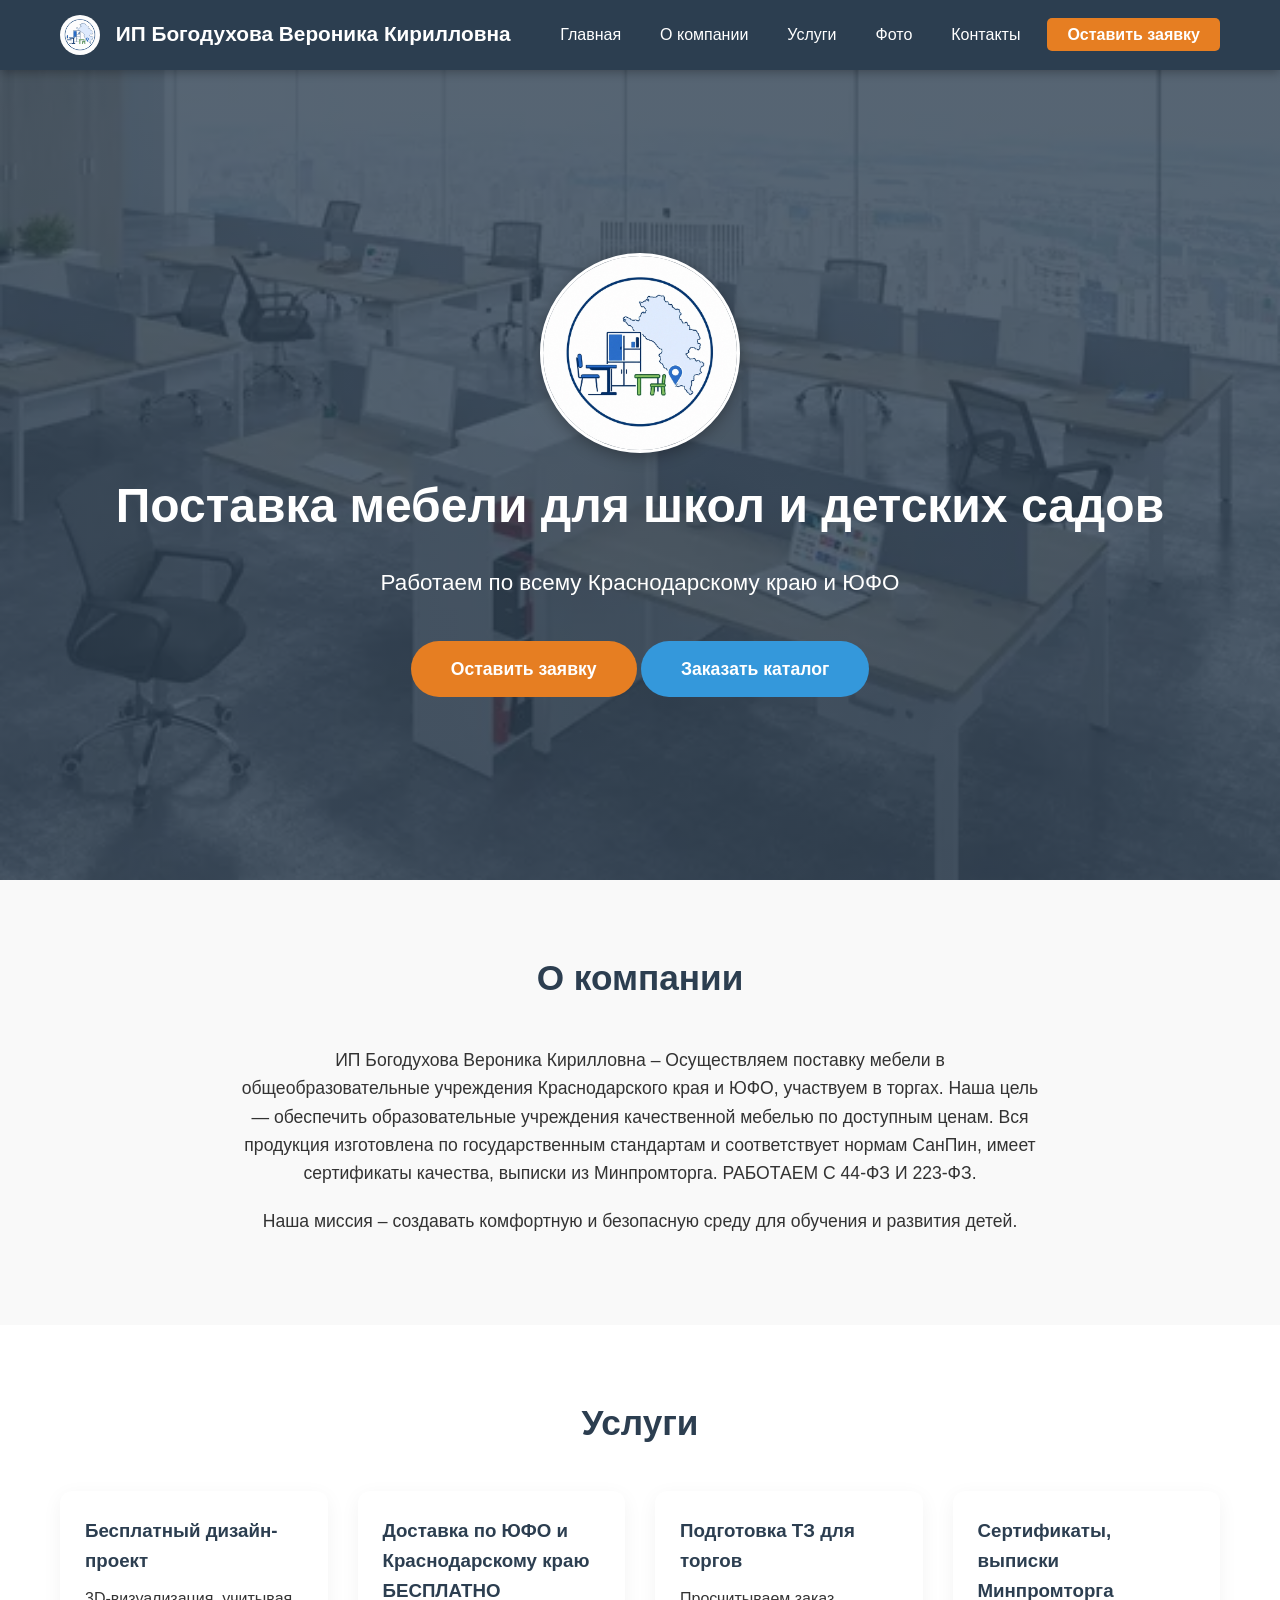
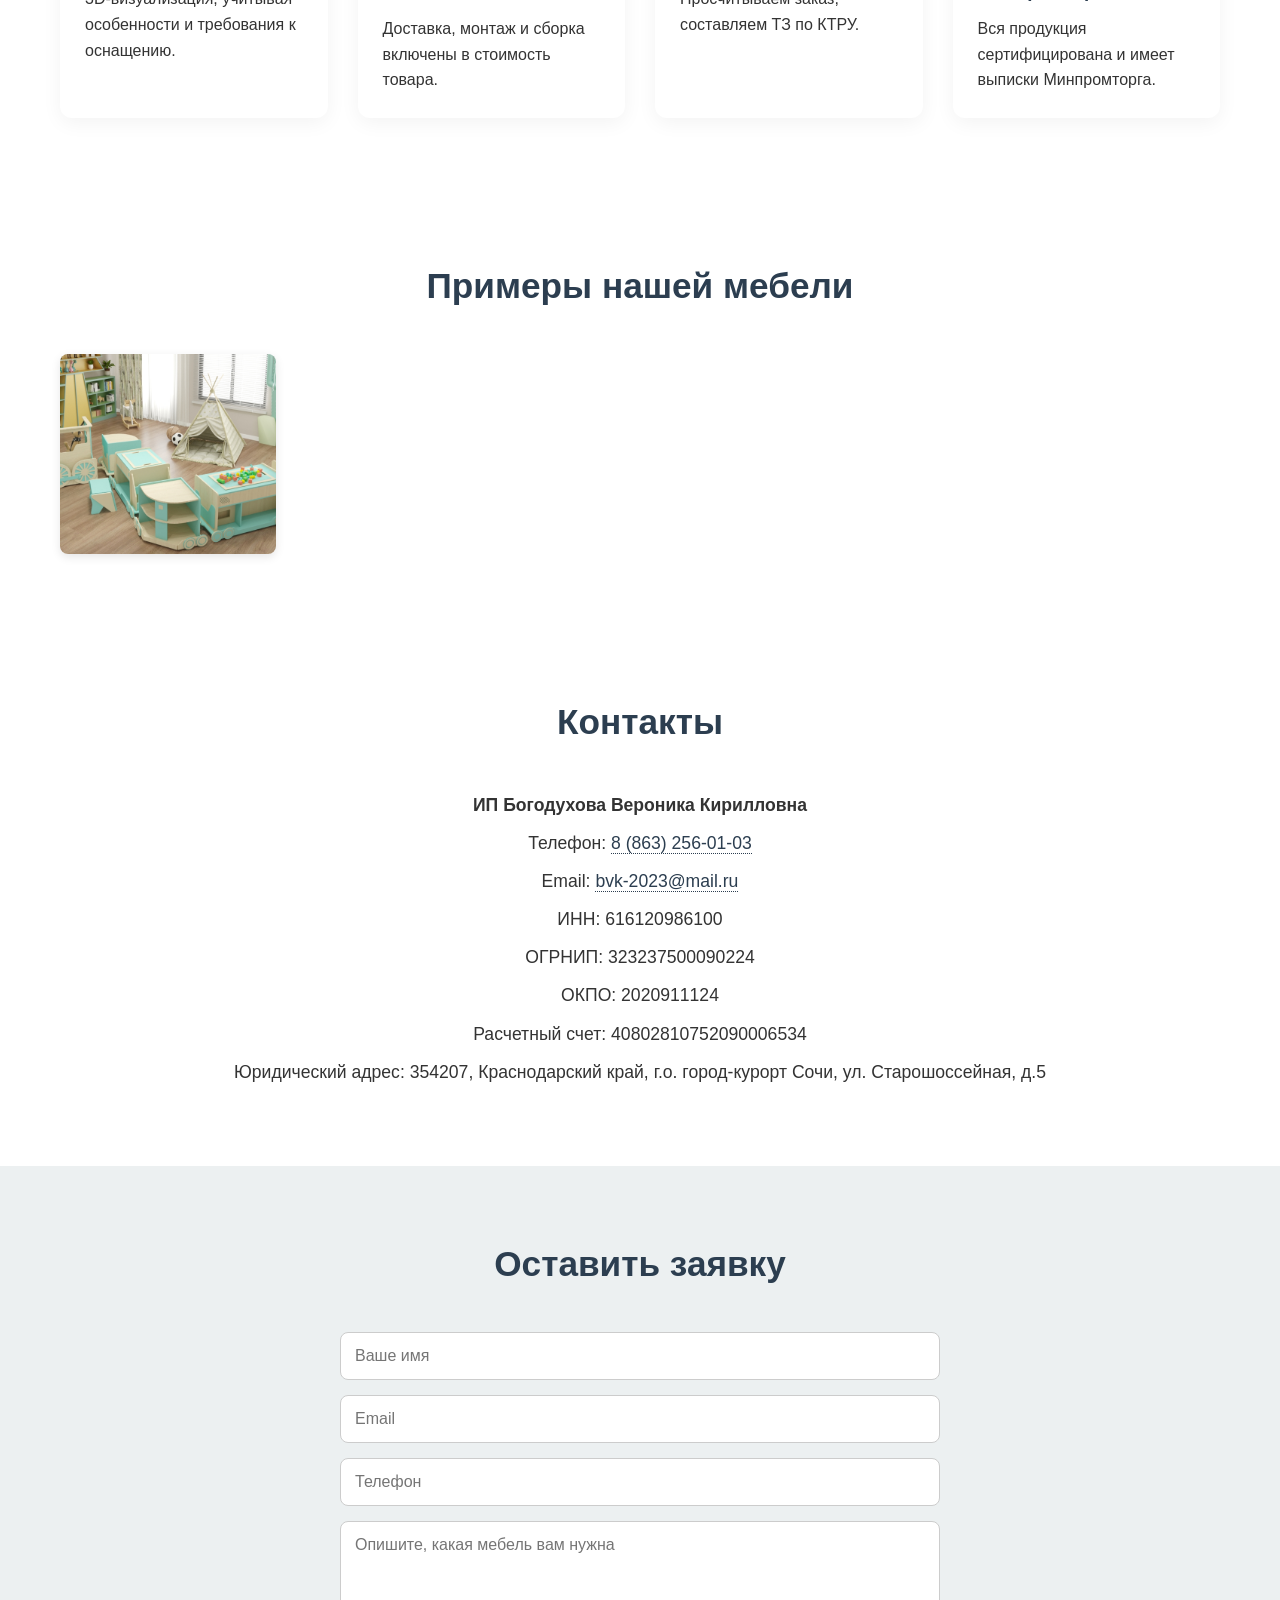
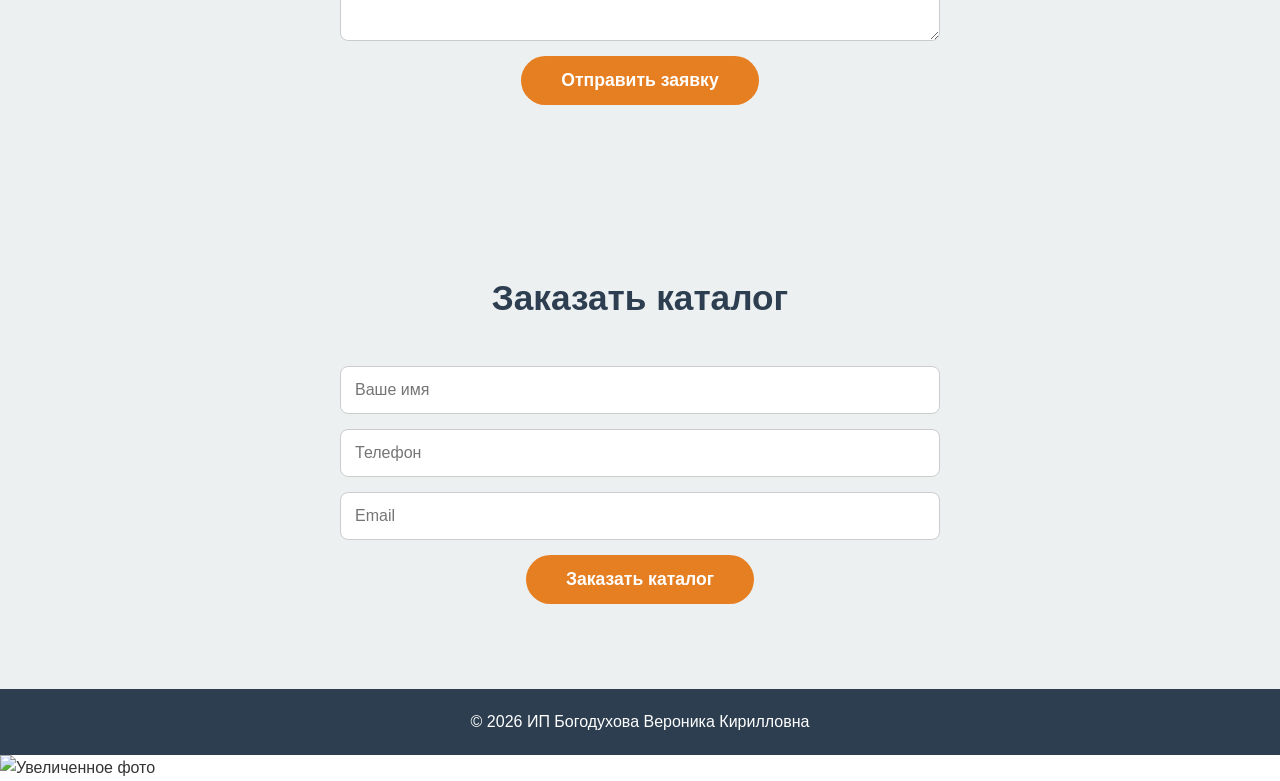
==== index.html @ 6f72a769 "Update index.html" ====
<!DOCTYPE html>
<html lang="ru">
<head>
    <meta charset="UTF-8">
    <meta name="viewport" content="width=device-width, initial-scale=1.0">
    <title>Поставка мебели для школ и детских садов | ИП Богодухова В.К.</title>
    <meta name="description" content="ИП Богодухова Вероника Кирилловна. Поставка мебели для школ, детских садов и других учреждений по Краснодарскому краю и ЮФО. Заказать каталог.">
    <meta name="keywords" content="мебель для школ, поставка мебели, детские сады, Краснодар, ЮФО, оснащение школ, мебель для образования">
    <link rel="stylesheet" href="style.css">
    <link rel="icon" href="favicon.png" type="image/png">
</head>
<body>
  <!-- Шапка с меню -->
  <header>
    <div class="container header-container">
      <div class="logo">
    <img src="img/logo.png" alt="ИП Богодухова Вероника Кирилловна" style="height:40px; border-radius:50%; vertical-align:middle; margin-right:10px;">
    ИП Богодухова Вероника Кирилловна
</div>
      <nav>
        <ul class="nav-menu">
          <li><a href="#home">Главная</a></li>
          <li><a href="#about">О компании</a></li>
          <li><a href="#services">Услуги</a></li>
          <li><a href="#gallery">Фото</a></li> <!-- добавим отдельный раздел для фото -->
          <li><a href="#contacts">Контакты</a></li>
          <li><a href="#order" class="btn-order">Оставить заявку</a></li>
        </ul>
      </nav>
      <!-- Бургер-меню для мобильных -->
      <div class="burger" id="burger">
        <span></span><span></span><span></span>
      </div>
    </div>
  </header>

  <!-- Главная -->
  <section id="home" class="section home">
    <div class="container">
         <img src="img/logo.png" alt="ИП Богодухова Вероника Кирилловна" width="200" height="200" style="display:block; border-radius:50%; object-fit:cover; margin:0 auto 15px auto; box-shadow:0 4px 15px rgba(0,0,0,0.3); border:3px solid #fff;">
      <h1>Поставка мебели для школ и детских садов</h1>
      <p>Работаем по всему Краснодарскому краю и ЮФО</p>
      <a href="#order" class="btn-primary">Оставить заявку</a>
      <a href="#catalog" class="btn-primary" style="background:#3498db;">Заказать каталог</a>
    </div>
  </section>

  <!-- О компании -->
  <section id="about" class="section about">
    <div class="container">
      <h2>О компании</h2>
      <p>ИП Богодухова Вероника Кирилловна – Осуществляем поставку мебели в общеобразовательные учреждения Краснодарского края и ЮФО, участвуем в торгах. Наша цель — обеспечить образовательные учреждения качественной мебелью по доступным ценам. Вся продукция изготовлена по государственным стандартам и соответствует нормам СанПин, имеет сертификаты качества, выписки из Минпромторга.

РАБОТАЕМ С 44-ФЗ И 223-ФЗ.</p>
      <p>Наша миссия – создавать комфортную и безопасную среду для обучения и развития детей.</p>
    </div>
  </section>

  <!-- Услуги -->
  <section id="services" class="section services">
    <div class="container">
      <h2>Услуги</h2>
      <div class="services-grid">
        <div class="service-item">
          <h3>Бесплатный дизайн-проект</h3>
          <p>3D-визуализация, учитывая особенности и требования к оснащению.</p>
        </div>
        <div class="service-item">
          <h3>Доставка по ЮФО и Краснодарскому краю БЕСПЛАТНО</h3>
          <p>Доставка, монтаж и сборка включены в стоимость товара.</p>
        </div>
        <div class="service-item">
          <h3>Подготовка ТЗ для торгов</h3>
          <p>Просчитываем заказ, составляем ТЗ по КТРУ.</p>
        </div>
        <div class="service-item">
          <h3>Сертификаты, выписки Минпромторга</h3>
          <p>Вся продукция сертифицирована и имеет выписки Минпромторга.</p>
        </div>
      </div>
    </div>
  </section>

  <!-- Галерея фото (добавьте свои фото в папку img) -->
  <section id="gallery" class="section gallery">
    <div class="container">
      <h2>Примеры нашей мебели</h2>
      <div class="gallery-grid" id="galleryGrid">
    <img src="img/work1.png" alt="Мебель для детского сада" onclick="openLightbox(this.src, this.alt)">
    <!-- добавьте остальные фото так же -->
</div>
    </div>
  </section>

  <!-- Контакты -->
<section id="contacts" class="section contacts">
  <div class="container">
    <h2>Контакты</h2>
    <div class="contacts-info">
      <p><strong>ИП Богодухова Вероника Кирилловна</strong></p>
      <p>Телефон: <a href="tel:+78632560103">8 (863) 256-01-03</a></p>
      <p>Email: <a href="mailto:bvk-2023@mail.ru">bvk-2023@mail.ru</a></p>
      <p>ИНН: 616120986100</p>
      <p>ОГРНИП: 323237500090224</p>
      <p>ОКПО: 2020911124</p>
      <p>Расчетный счет: 40802810752090006534</p>
      <p>Юридический адрес: 354207, Краснодарский край, г.о. город-курорт Сочи, ул. Старошоссейная, д.5</p>
    </div>
  </div>
</section>

  <!-- Оставить заявку -->
  <section id="order" class="section order">
    <div class="container">
      <h2>Оставить заявку</h2>
      <form id="orderForm" action="https://formspree.io/f/xwvdjwka" method="POST">
        <input type="text" name="name" placeholder="Ваше имя" required>
        <input type="email" name="email" placeholder="Email" required>
        <input type="tel" name="phone" placeholder="Телефон">
        <textarea name="message" placeholder="Опишите, какая мебель вам нужна" rows="5" required></textarea>
        <button type="submit" class="btn-primary">Отправить заявку</button>
        <p id="formStatus"></p>
      </form>
    </div>
  </section>

  <!-- Заказать каталог -->
<section id="catalog" class="section order">
  <div class="container">
    <h2>Заказать каталог</h2>
    <form id="catalogForm" action="https://formspree.io/f/xykqabor" method="POST">
      <input type="text" name="name" placeholder="Ваше имя" required>
      <input type="tel" name="phone" placeholder="Телефон" required>
      <input type="email" name="email" placeholder="Email" required>
      <button type="submit" class="btn-primary">Заказать каталог</button>
      <p id="catalogStatus"></p>
    </form>
  </div>
</section>
  
  <!-- Футер -->
  <footer>
    <div class="container">
      <p>© 2026 ИП Богодухова Вероника Кирилловна</p>
    </div>
  </footer>

      <!-- Lightbox (затемнение) -->
<div class="lightbox-overlay" id="lightboxOverlay" onclick="closeLightbox(event)">
    <img id="lightboxImage" src="" alt="Увеличенное фото" onclick="event.stopPropagation();">
</div>
    
    <script src="script.js"></script>
</body>
</html>
---- style.css ----
/* Общие настройки */
* {
  margin: 0;
  padding: 0;
  box-sizing: border-box;
  font-family: 'Segoe UI', Roboto, sans-serif;
}

body {
  line-height: 1.6;
  color: #333;
}

.container {
  max-width: 1200px;
  margin: 0 auto;
  padding: 0 20px;
}

/* Шапка */
header {
  background: #2c3e50;
  color: #fff;
  padding: 15px 0;
  position: sticky;
  top: 0;
  z-index: 100;
  box-shadow: 0 2px 10px rgba(0,0,0,0.3);
}

.header-container {
  display: flex;
  justify-content: space-between;
  align-items: center;
  flex-wrap: wrap;
}

.logo {
  font-size: 1.3rem;
  font-weight: 600;
}

.nav-menu {
  list-style: none;
  display: flex;
  flex-wrap: wrap;        /* разрешаем перенос на новую строку, если не влезают */
  gap: 10px 15px;         /* отступы между пунктами (по вертикали 10px, по горизонтали 15px) */
  align-items: center;
  justify-content: center; /* центрируем меню */
  margin: 0;
  padding: 0;
}

.nav-menu li a {
  color: #fff;
  text-decoration: none;
  padding: 8px 12px;
  border-radius: 5px;
  transition: background 0.3s;
}

.nav-menu li a:hover {
  background: #34495e;
}

.btn-order {
  background: #e67e22;
  border-radius: 20px;
  padding: 8px 20px !important;
  font-weight: 600;
}

.btn-order:hover {
  background: #d35400 !important;
}

/* Бургер */
.burger {
  display: none;
  flex-direction: column;
  gap: 5px;
  cursor: pointer;
}

.burger span {
  width: 28px;
  height: 3px;
  background: #fff;
  border-radius: 3px;
  transition: 0.3s;
}

/* Секции */
.section {
  padding: 70px 0;
}

.section h2 {
  text-align: center;
  font-size: 2.2rem;
  margin-bottom: 40px;
  color: #2c3e50;
}

/* Главная */
.home {
  background: linear-gradient(rgba(44,62,80,0.8), rgba(44,62,80,0.8)), url('img/hero-bg.jpg') no-repeat center/cover;
  color: #fff;
  text-align: center;
  min-height: 90vh;
  display: flex;
  align-items: center;
  justify-content: center;
}

.home h1 {
  font-size: 3rem;
  margin-bottom: 20px;
}

.home p {
  font-size: 1.4rem;
  margin-bottom: 40px;
}

.btn-primary {
  display: inline-block;
  background: #e67e22;
  color: #fff;
  padding: 14px 40px;
  border-radius: 30px;
  text-decoration: none;
  font-weight: 600;
  font-size: 1.1rem;
  border: none;
  cursor: pointer;
  transition: background 0.3s;
}

.btn-primary:hover {
  background: #d35400;
}

/* О компании */
.about {
  background: #f9f9f9;
}
.about p {
  font-size: 1.1rem;
  max-width: 800px;
  margin: 0 auto 20px;
  text-align: center;
}

/* Услуги */
.services-grid {
  display: grid;
  grid-template-columns: repeat(auto-fit, minmax(250px, 1fr));
  gap: 30px;
}

.service-item {
  background: #fff;
  padding: 25px;
  border-radius: 12px;
  box-shadow: 0 5px 20px rgba(0,0,0,0.05);
  transition: transform 0.3s;
}

.service-item:hover {
  transform: translateY(-5px);
}

.service-item h3 {
  color: #2c3e50;
  margin-bottom: 10px;
}

/* Галерея фото */
.gallery-grid {
    display: grid;
    grid-template-columns: repeat(auto-fill, minmax(200px, 1fr));
    gap: 20px;
}

.gallery-grid img {
    width: 100%;
    height: 200px;
    object-fit: cover;
    border-radius: 8px;
    box-shadow: 0 3px 10px rgba(0,0,0,0.1);
    transition: transform 0.3s;
    display: block;
}

.gallery-grid img:hover {
    transform: scale(1.03);
}

/* Контакты */
.contacts-info {
  text-align: center;
  font-size: 1.1rem;
}
.contacts-info p {
  margin: 10px 0;
}
.contacts-info a {
  color: #2c3e50;
  text-decoration: none;
  border-bottom: 1px dotted #2c3e50;
}
.contacts-info a:hover {
  border-bottom: 2px solid #e67e22;
}

/* Форма заявки */
.order {
  background: #ecf0f1;
}
.order form {
  max-width: 600px;
  margin: 0 auto;
  display: flex;
  flex-direction: column;
  gap: 15px;
}
.order input, .order textarea {
  padding: 14px;
  border: 1px solid #ccc;
  border-radius: 8px;
  font-size: 1rem;
}
.order button {
  align-self: center;
}
#formStatus {
  text-align: center;
  margin-top: 10px;
  font-weight: bold;
}

/* Футер */
footer {
  background: #2c3e50;
  color: #fff;
  text-align: center;
  padding: 20px 0;
}

/* Адаптив */
@media (max-width: 768px) {
  .nav-menu {
    display: none;
    flex-direction: column;
    width: 100%;
    background: #2c3e50;
    padding: 15px 0;
  }
  .nav-menu.active {
    display: flex;
  }
  .burger {
    display: flex;
  }
  .home h1 {
    font-size: 2.2rem;
  }
  .home p {
    font-size: 1.1rem;
  }
  .services-grid {
    grid-template-columns: 1fr;
  }
  .gallery-grid {
    grid-template-columns: repeat(auto-fill, minmax(140px, 1fr));
  }
  /* Стили для кнопок на главной странице */
.home .btn-primary {
    display: inline-block;
    margin: 10px 15px;
}

/* Мобильная версия: кнопки друг под другом по центру */
@media (max-width: 768px) {
    .home .btn-primary {
        display: block;
        width: 80%;
        max-width: 300px;
        margin: 10px auto;
        text-align: center;
    }
}
  /* Большой логотип по центру на главной странице */
.home-logo {
    display: block;
    width: 60px;
    height: 60px;
    border-radius: 50%;
    object-fit: cover;
    margin: 0 auto 20px auto;
    box-shadow: 0 4px 15px rgba(0,0,0,0.3);
    border: 3px solid #fff;
}
  /* Фиксированный размер логотипа на главной странице */
.home-logo {
    width: 200px !important;
    height: 200px !important;
    max-width: 200px !important;
    min-width: 200px !important;
    border-radius: 50% !important;
    object-fit: cover !important;
    display: block !important;
    margin: 0 auto !important;
}
  /* Лайтбокс с затемнением */
.lightbox-overlay {
    display: none;
    position: fixed;
    top: 0;
    left: 0;
    width: 100%;
    height: 100%;
    background: rgba(0, 0, 0, 0.9);
    z-index: 9999;
    justify-content: center;
    align-items: center;
    cursor: pointer;
}
.lightbox-overlay.active {
    display: flex;
}
.lightbox-overlay img {
    max-width: 90%;
    max-height: 90%;
    border-radius: 8px;
    box-shadow: 0 0 40px rgba(255,255,255,0.3);
    object-fit: contain;
}
}
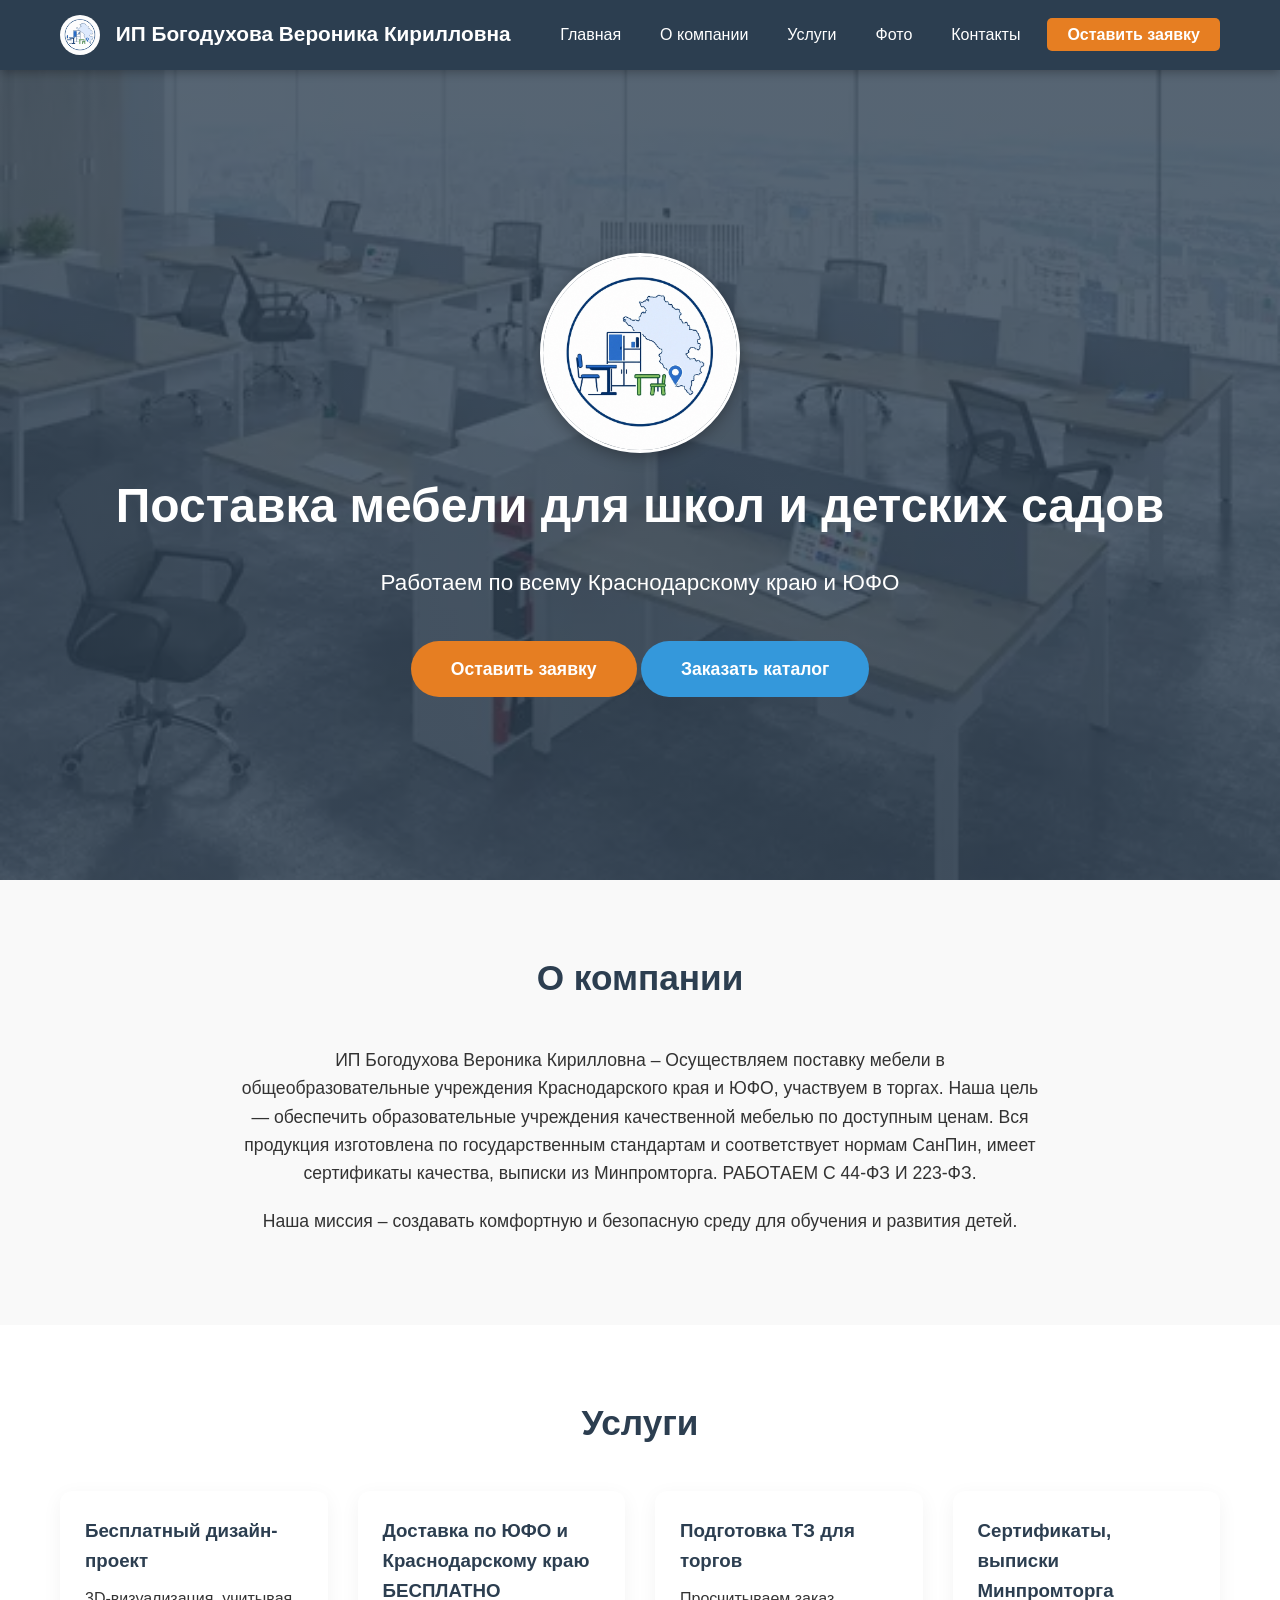
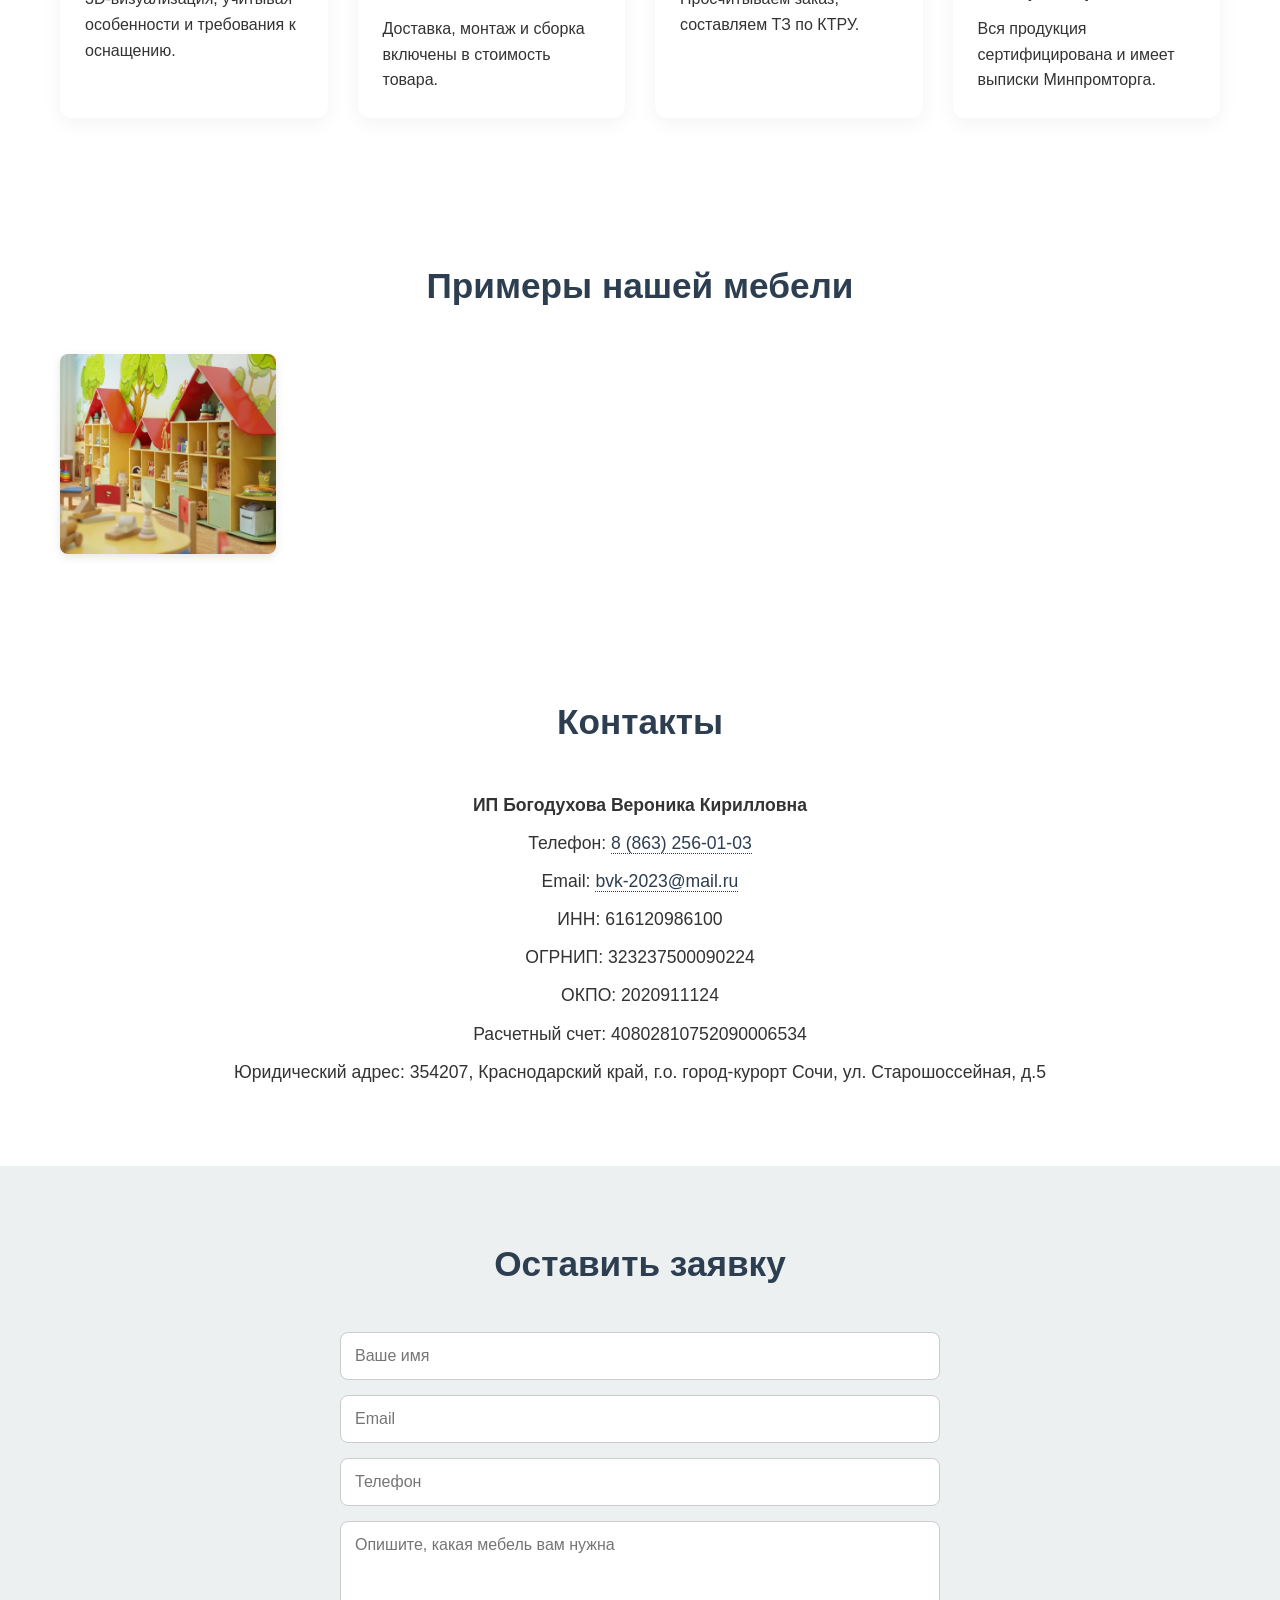
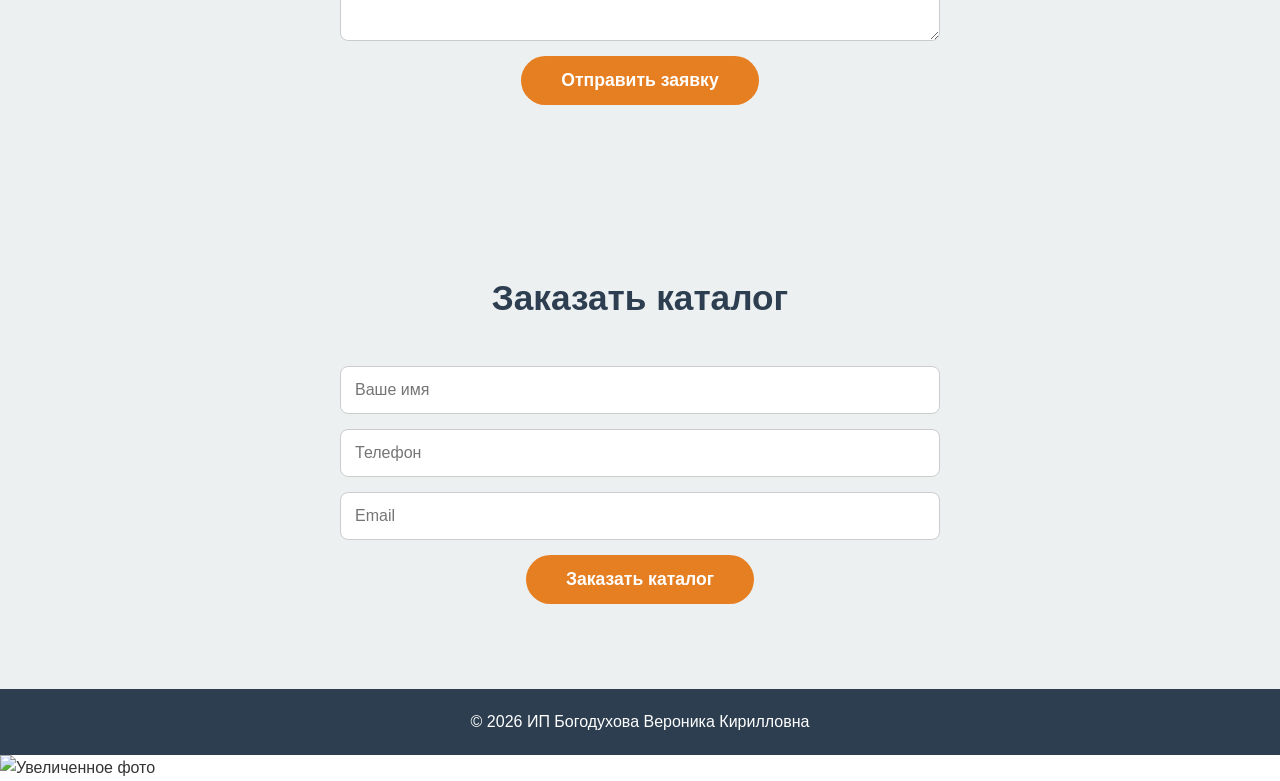
==== commit cb3876f2: "Update index.html" ====
--- a/index.html
+++ b/index.html
@@ -86,7 +86,7 @@
     <div class="container">
       <h2>Примеры нашей мебели</h2>
       <div class="gallery-grid" id="galleryGrid">
-    <img src="img/work1.png" alt="Мебель для детского сада" onclick="openLightbox(this.src, this.alt)">
+    <img src="img/work2.png" alt="Мебель для детского сада" onclick="openLightbox(this.src, this.alt)">
     <!-- добавьте остальные фото так же -->
 </div>
     </div>
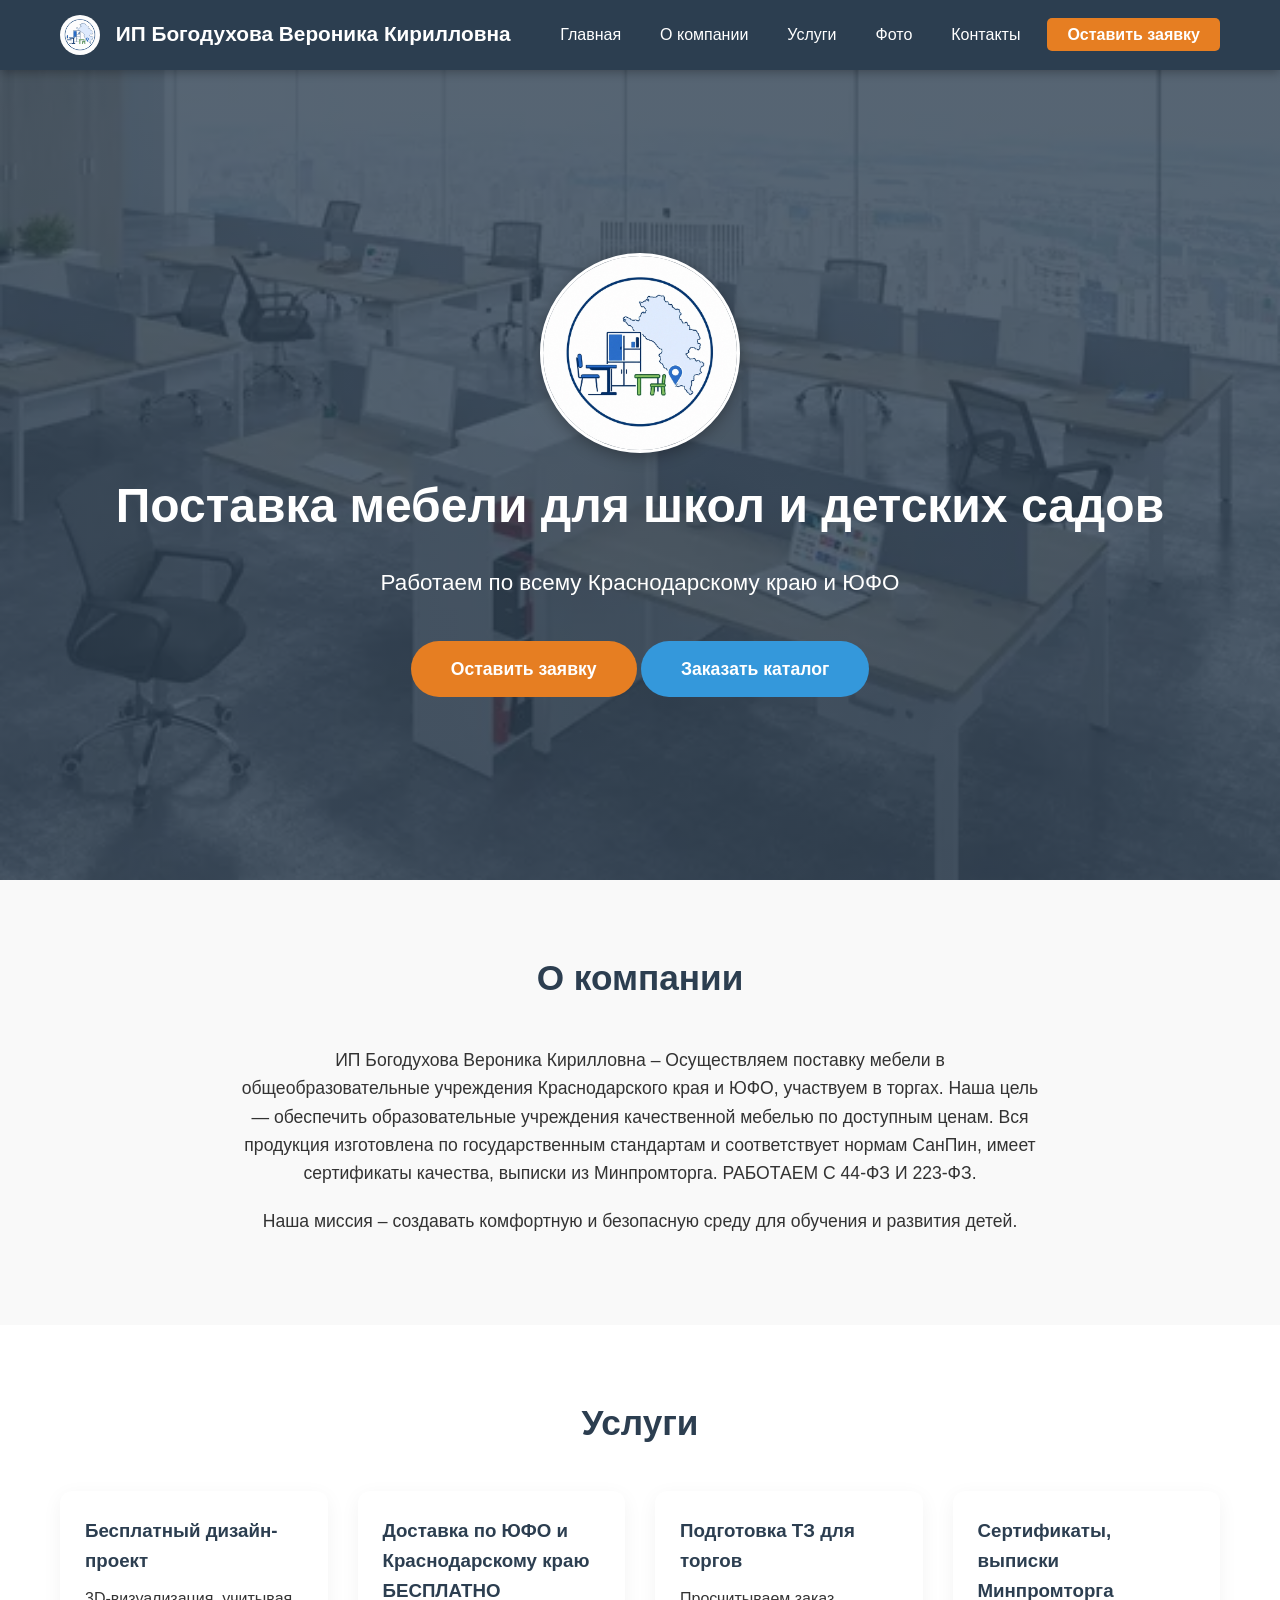
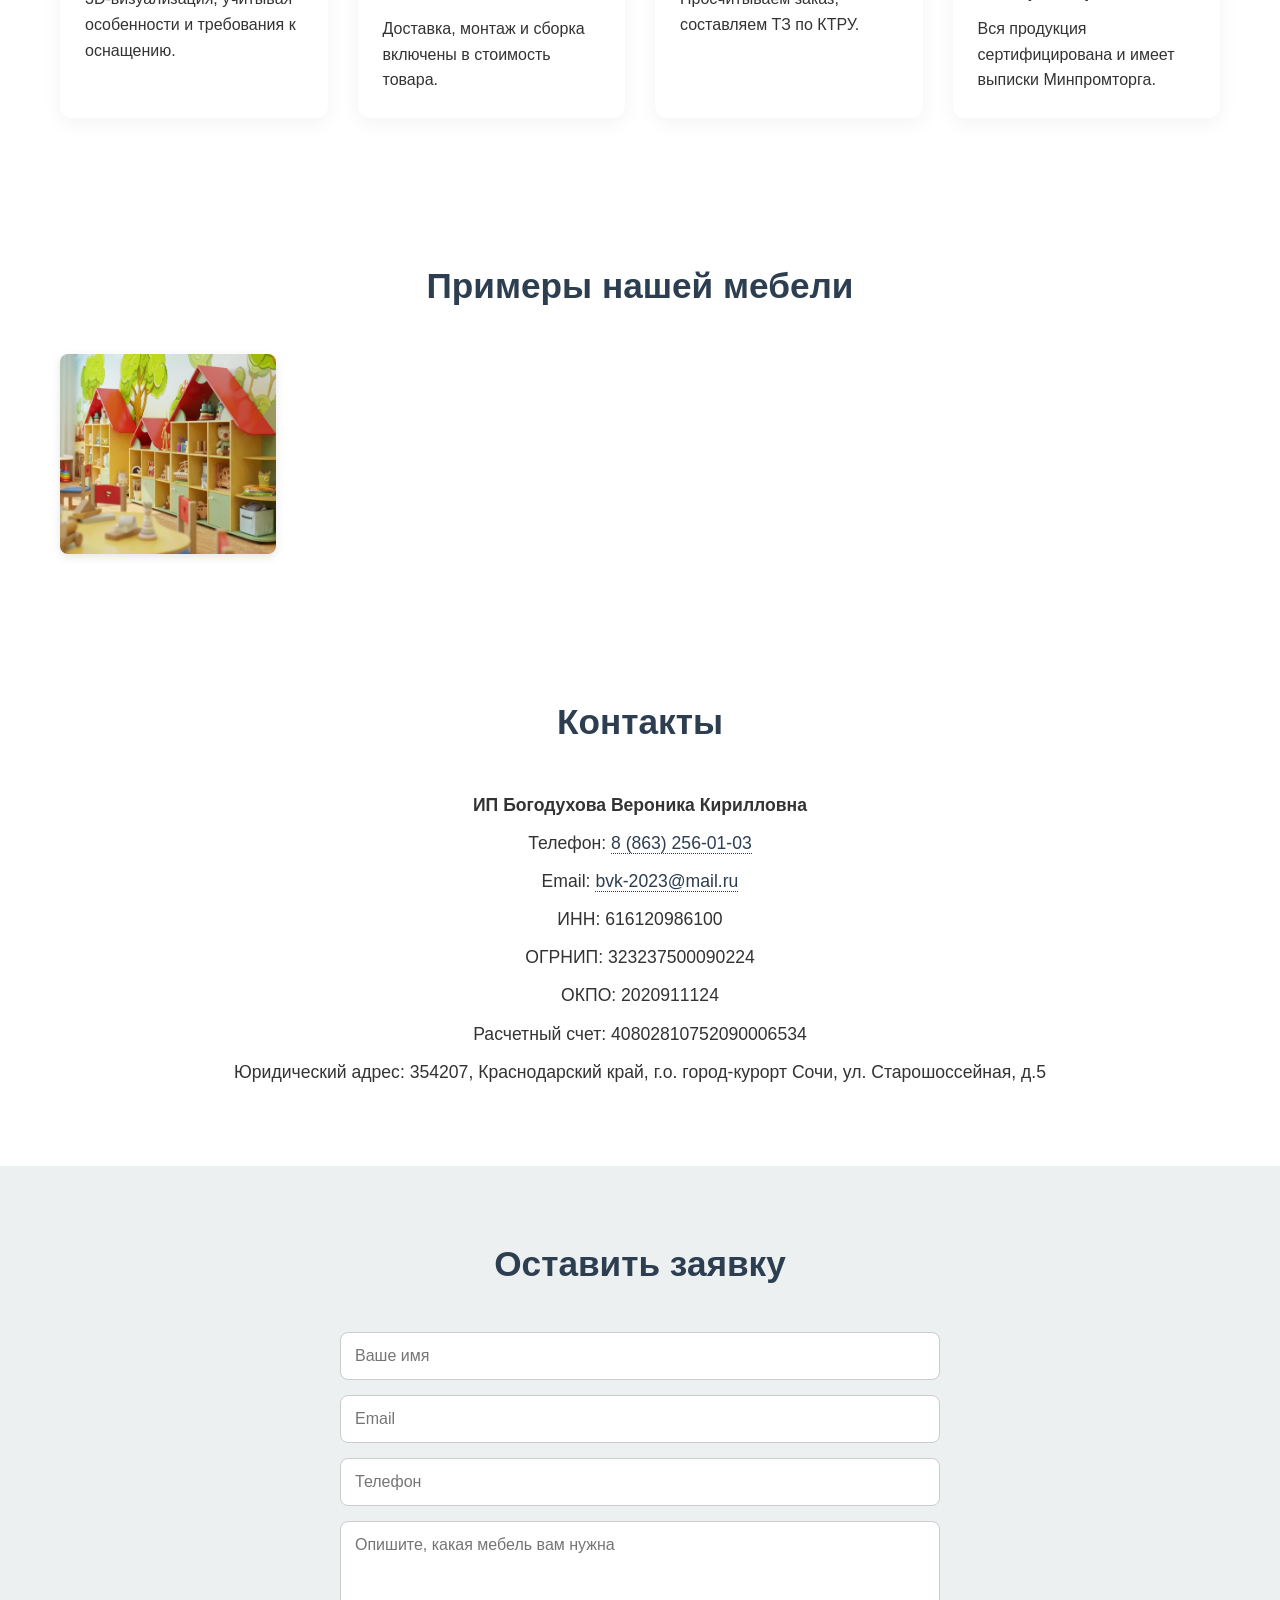
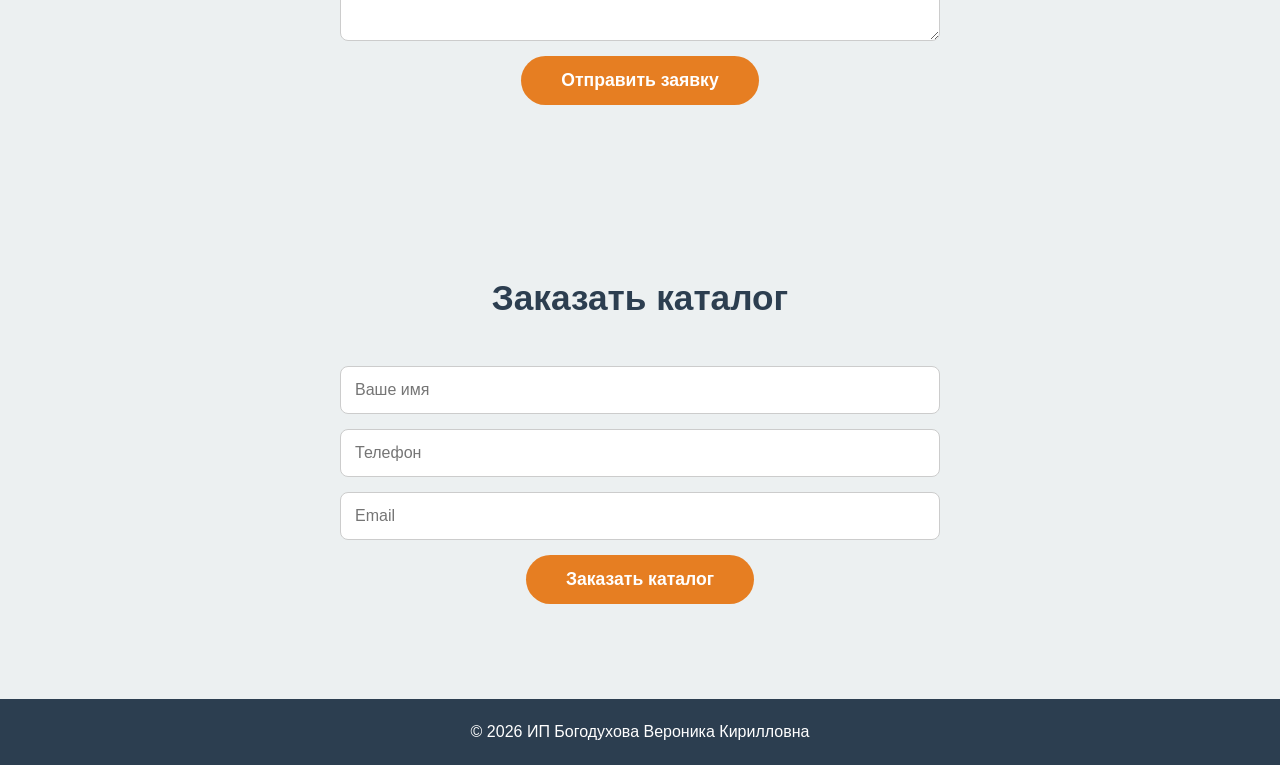
==== commit 0cfe3599: "Update index.html" ====
--- a/index.html
+++ b/index.html
@@ -86,7 +86,9 @@
     <div class="container">
       <h2>Примеры нашей мебели</h2>
       <div class="gallery-grid" id="galleryGrid">
-    <img src="img/work2.png" alt="Мебель для детского сада" onclick="openLightbox(this.src, this.alt)">
+    <a href="img/work2.png" target="_blank" style="display:block; position:relative;">
+    <img src="img/work2.png" alt="Мебель для детского сада" style="display:block; width:100%; height:200px; object-fit:cover; border-radius:8px;">
+</a>
     <!-- добавьте остальные фото так же -->
 </div>
     </div>
--- a/style.css
+++ b/style.css
@@ -1,182 +1,183 @@
-/* Общие настройки */
+/* ===== ОБЩИЕ НАСТРОЙКИ ===== */
 * {
-  margin: 0;
-  padding: 0;
-  box-sizing: border-box;
-  font-family: 'Segoe UI', Roboto, sans-serif;
+    margin: 0;
+    padding: 0;
+    box-sizing: border-box;
+    font-family: 'Segoe UI', Roboto, sans-serif;
 }
 
 body {
-  line-height: 1.6;
-  color: #333;
+    line-height: 1.6;
+    color: #333;
 }
 
 .container {
-  max-width: 1200px;
-  margin: 0 auto;
-  padding: 0 20px;
-}
-
-/* Шапка */
+    max-width: 1200px;
+    margin: 0 auto;
+    padding: 0 20px;
+}
+
+/* ===== ШАПКА ===== */
 header {
-  background: #2c3e50;
-  color: #fff;
-  padding: 15px 0;
-  position: sticky;
-  top: 0;
-  z-index: 100;
-  box-shadow: 0 2px 10px rgba(0,0,0,0.3);
+    background: #2c3e50;
+    color: #fff;
+    padding: 15px 0;
+    position: sticky;
+    top: 0;
+    z-index: 100;
+    box-shadow: 0 2px 10px rgba(0,0,0,0.3);
 }
 
 .header-container {
-  display: flex;
-  justify-content: space-between;
-  align-items: center;
-  flex-wrap: wrap;
+    display: flex;
+    justify-content: space-between;
+    align-items: center;
+    flex-wrap: wrap;
 }
 
 .logo {
-  font-size: 1.3rem;
-  font-weight: 600;
+    font-size: 1.3rem;
+    font-weight: 600;
 }
 
 .nav-menu {
-  list-style: none;
-  display: flex;
-  flex-wrap: wrap;        /* разрешаем перенос на новую строку, если не влезают */
-  gap: 10px 15px;         /* отступы между пунктами (по вертикали 10px, по горизонтали 15px) */
-  align-items: center;
-  justify-content: center; /* центрируем меню */
-  margin: 0;
-  padding: 0;
+    list-style: none;
+    display: flex;
+    flex-wrap: wrap;
+    gap: 10px 15px;
+    align-items: center;
+    justify-content: center;
+    margin: 0;
+    padding: 0;
 }
 
 .nav-menu li a {
-  color: #fff;
-  text-decoration: none;
-  padding: 8px 12px;
-  border-radius: 5px;
-  transition: background 0.3s;
+    color: #fff;
+    text-decoration: none;
+    padding: 8px 12px;
+    border-radius: 5px;
+    transition: background 0.3s;
 }
 
 .nav-menu li a:hover {
-  background: #34495e;
+    background: #34495e;
 }
 
 .btn-order {
-  background: #e67e22;
-  border-radius: 20px;
-  padding: 8px 20px !important;
-  font-weight: 600;
+    background: #e67e22;
+    border-radius: 20px;
+    padding: 8px 20px !important;
+    font-weight: 600;
 }
 
 .btn-order:hover {
-  background: #d35400 !important;
-}
-
-/* Бургер */
+    background: #d35400 !important;
+}
+
+/* ===== БУРГЕР ===== */
 .burger {
-  display: none;
-  flex-direction: column;
-  gap: 5px;
-  cursor: pointer;
+    display: none;
+    flex-direction: column;
+    gap: 5px;
+    cursor: pointer;
 }
 
 .burger span {
-  width: 28px;
-  height: 3px;
-  background: #fff;
-  border-radius: 3px;
-  transition: 0.3s;
-}
-
-/* Секции */
+    width: 28px;
+    height: 3px;
+    background: #fff;
+    border-radius: 3px;
+    transition: 0.3s;
+}
+
+/* ===== СЕКЦИИ ===== */
 .section {
-  padding: 70px 0;
+    padding: 70px 0;
 }
 
 .section h2 {
-  text-align: center;
-  font-size: 2.2rem;
-  margin-bottom: 40px;
-  color: #2c3e50;
-}
-
-/* Главная */
+    text-align: center;
+    font-size: 2.2rem;
+    margin-bottom: 40px;
+    color: #2c3e50;
+}
+
+/* ===== ГЛАВНАЯ ===== */
 .home {
-  background: linear-gradient(rgba(44,62,80,0.8), rgba(44,62,80,0.8)), url('img/hero-bg.jpg') no-repeat center/cover;
-  color: #fff;
-  text-align: center;
-  min-height: 90vh;
-  display: flex;
-  align-items: center;
-  justify-content: center;
+    background: linear-gradient(rgba(44,62,80,0.8), rgba(44,62,80,0.8)), url('img/hero-bg.jpg') no-repeat center/cover;
+    color: #fff;
+    text-align: center;
+    min-height: 90vh;
+    display: flex;
+    align-items: center;
+    justify-content: center;
 }
 
 .home h1 {
-  font-size: 3rem;
-  margin-bottom: 20px;
+    font-size: 3rem;
+    margin-bottom: 20px;
 }
 
 .home p {
-  font-size: 1.4rem;
-  margin-bottom: 40px;
+    font-size: 1.4rem;
+    margin-bottom: 40px;
 }
 
 .btn-primary {
-  display: inline-block;
-  background: #e67e22;
-  color: #fff;
-  padding: 14px 40px;
-  border-radius: 30px;
-  text-decoration: none;
-  font-weight: 600;
-  font-size: 1.1rem;
-  border: none;
-  cursor: pointer;
-  transition: background 0.3s;
+    display: inline-block;
+    background: #e67e22;
+    color: #fff;
+    padding: 14px 40px;
+    border-radius: 30px;
+    text-decoration: none;
+    font-weight: 600;
+    font-size: 1.1rem;
+    border: none;
+    cursor: pointer;
+    transition: background 0.3s;
 }
 
 .btn-primary:hover {
-  background: #d35400;
-}
-
-/* О компании */
+    background: #d35400;
+}
+
+/* ===== О КОМПАНИИ ===== */
 .about {
-  background: #f9f9f9;
-}
+    background: #f9f9f9;
+}
+
 .about p {
-  font-size: 1.1rem;
-  max-width: 800px;
-  margin: 0 auto 20px;
-  text-align: center;
-}
-
-/* Услуги */
+    font-size: 1.1rem;
+    max-width: 800px;
+    margin: 0 auto 20px;
+    text-align: center;
+}
+
+/* ===== УСЛУГИ ===== */
 .services-grid {
-  display: grid;
-  grid-template-columns: repeat(auto-fit, minmax(250px, 1fr));
-  gap: 30px;
+    display: grid;
+    grid-template-columns: repeat(auto-fit, minmax(250px, 1fr));
+    gap: 30px;
 }
 
 .service-item {
-  background: #fff;
-  padding: 25px;
-  border-radius: 12px;
-  box-shadow: 0 5px 20px rgba(0,0,0,0.05);
-  transition: transform 0.3s;
+    background: #fff;
+    padding: 25px;
+    border-radius: 12px;
+    box-shadow: 0 5px 20px rgba(0,0,0,0.05);
+    transition: transform 0.3s;
 }
 
 .service-item:hover {
-  transform: translateY(-5px);
+    transform: translateY(-5px);
 }
 
 .service-item h3 {
-  color: #2c3e50;
-  margin-bottom: 10px;
-}
-
-/* Галерея фото */
+    color: #2c3e50;
+    margin-bottom: 10px;
+}
+
+/* ===== ГАЛЕРЕЯ ФОТО ===== */
 .gallery-grid {
     display: grid;
     grid-template-columns: repeat(auto-fill, minmax(200px, 1fr));
@@ -191,129 +192,78 @@
     box-shadow: 0 3px 10px rgba(0,0,0,0.1);
     transition: transform 0.3s;
     display: block;
+    cursor: pointer;
 }
 
 .gallery-grid img:hover {
     transform: scale(1.03);
 }
 
-/* Контакты */
+/* ===== КОНТАКТЫ ===== */
 .contacts-info {
-  text-align: center;
-  font-size: 1.1rem;
-}
+    text-align: center;
+    font-size: 1.1rem;
+}
+
 .contacts-info p {
-  margin: 10px 0;
-}
+    margin: 10px 0;
+}
+
 .contacts-info a {
-  color: #2c3e50;
-  text-decoration: none;
-  border-bottom: 1px dotted #2c3e50;
-}
+    color: #2c3e50;
+    text-decoration: none;
+    border-bottom: 1px dotted #2c3e50;
+}
+
 .contacts-info a:hover {
-  border-bottom: 2px solid #e67e22;
-}
-
-/* Форма заявки */
+    border-bottom: 2px solid #e67e22;
+}
+
+/* ===== ФОРМЫ ===== */
 .order {
-  background: #ecf0f1;
-}
+    background: #ecf0f1;
+}
+
 .order form {
-  max-width: 600px;
-  margin: 0 auto;
-  display: flex;
-  flex-direction: column;
-  gap: 15px;
-}
-.order input, .order textarea {
-  padding: 14px;
-  border: 1px solid #ccc;
-  border-radius: 8px;
-  font-size: 1rem;
-}
+    max-width: 600px;
+    margin: 0 auto;
+    display: flex;
+    flex-direction: column;
+    gap: 15px;
+}
+
+.order input,
+.order textarea {
+    padding: 14px;
+    border: 1px solid #ccc;
+    border-radius: 8px;
+    font-size: 1rem;
+}
+
 .order button {
-  align-self: center;
-}
-#formStatus {
-  text-align: center;
-  margin-top: 10px;
-  font-weight: bold;
-}
-
-/* Футер */
-footer {
-  background: #2c3e50;
-  color: #fff;
-  text-align: center;
-  padding: 20px 0;
-}
-
-/* Адаптив */
-@media (max-width: 768px) {
-  .nav-menu {
-    display: none;
-    flex-direction: column;
-    width: 100%;
-    background: #2c3e50;
-    padding: 15px 0;
-  }
-  .nav-menu.active {
-    display: flex;
-  }
-  .burger {
-    display: flex;
-  }
-  .home h1 {
-    font-size: 2.2rem;
-  }
-  .home p {
-    font-size: 1.1rem;
-  }
-  .services-grid {
-    grid-template-columns: 1fr;
-  }
-  .gallery-grid {
-    grid-template-columns: repeat(auto-fill, minmax(140px, 1fr));
-  }
-  /* Стили для кнопок на главной странице */
-.home .btn-primary {
-    display: inline-block;
-    margin: 10px 15px;
-}
-
-/* Мобильная версия: кнопки друг под другом по центру */
-@media (max-width: 768px) {
-    .home .btn-primary {
-        display: block;
-        width: 80%;
-        max-width: 300px;
-        margin: 10px auto;
-        text-align: center;
-    }
-}
-  /* Большой логотип по центру на главной странице */
+    align-self: center;
+}
+
+#formStatus,
+#catalogStatus {
+    text-align: center;
+    margin-top: 10px;
+    font-weight: bold;
+}
+
+/* ===== ЛОГОТИП НА ГЛАВНОЙ (КРУГЛЫЙ) ===== */
 .home-logo {
     display: block;
-    width: 60px;
-    height: 60px;
-    border-radius: 50%;
-    object-fit: cover;
-    margin: 0 auto 20px auto;
-    box-shadow: 0 4px 15px rgba(0,0,0,0.3);
-    border: 3px solid #fff;
-}
-  /* Фиксированный размер логотипа на главной странице */
-.home-logo {
     width: 200px !important;
     height: 200px !important;
     max-width: 200px !important;
     min-width: 200px !important;
     border-radius: 50% !important;
     object-fit: cover !important;
-    display: block !important;
     margin: 0 auto !important;
 }
-  /* Лайтбокс с затемнением */
+
+/* ===== ЛАЙТБОКС (ЗАТЕМНЕНИЕ) – РАБОТАЕТ НА ВСЕХ ЭКРАНАХ ===== */
 .lightbox-overlay {
     display: none;
     position: fixed;
@@ -327,9 +277,11 @@
     align-items: center;
     cursor: pointer;
 }
+
 .lightbox-overlay.active {
     display: flex;
 }
+
 .lightbox-overlay img {
     max-width: 90%;
     max-height: 90%;
@@ -337,4 +289,64 @@
     box-shadow: 0 0 40px rgba(255,255,255,0.3);
     object-fit: contain;
 }
-}
+
+/* ===== ФУТЕР ===== */
+footer {
+    background: #2c3e50;
+    color: #fff;
+    text-align: center;
+    padding: 20px 0;
+}
+
+/* ===== АДАПТИВ ===== */
+@media (max-width: 768px) {
+    .nav-menu {
+        display: none;
+        flex-direction: column;
+        width: 100%;
+        background: #2c3e50;
+        padding: 15px 0;
+    }
+
+    .nav-menu.active {
+        display: flex;
+    }
+
+    .burger {
+        display: flex;
+    }
+
+    .home h1 {
+        font-size: 2.2rem;
+    }
+
+    .home p {
+        font-size: 1.1rem;
+    }
+
+    .services-grid {
+        grid-template-columns: 1fr;
+    }
+
+    .gallery-grid {
+        grid-template-columns: repeat(auto-fill, minmax(140px, 1fr));
+    }
+
+    /* Кнопки на главной в столбик */
+    .home .btn-primary {
+        display: block;
+        width: 80%;
+        max-width: 300px;
+        margin: 10px auto;
+        text-align: center;
+    }
+
+    /* Логотип на главной чуть меньше на мобильных */
+    .home-logo {
+        width: 120px !important;
+        height: 120px !important;
+        max-width: 120px !important;
+        min-width: 120px !important;
+    }
+}
+
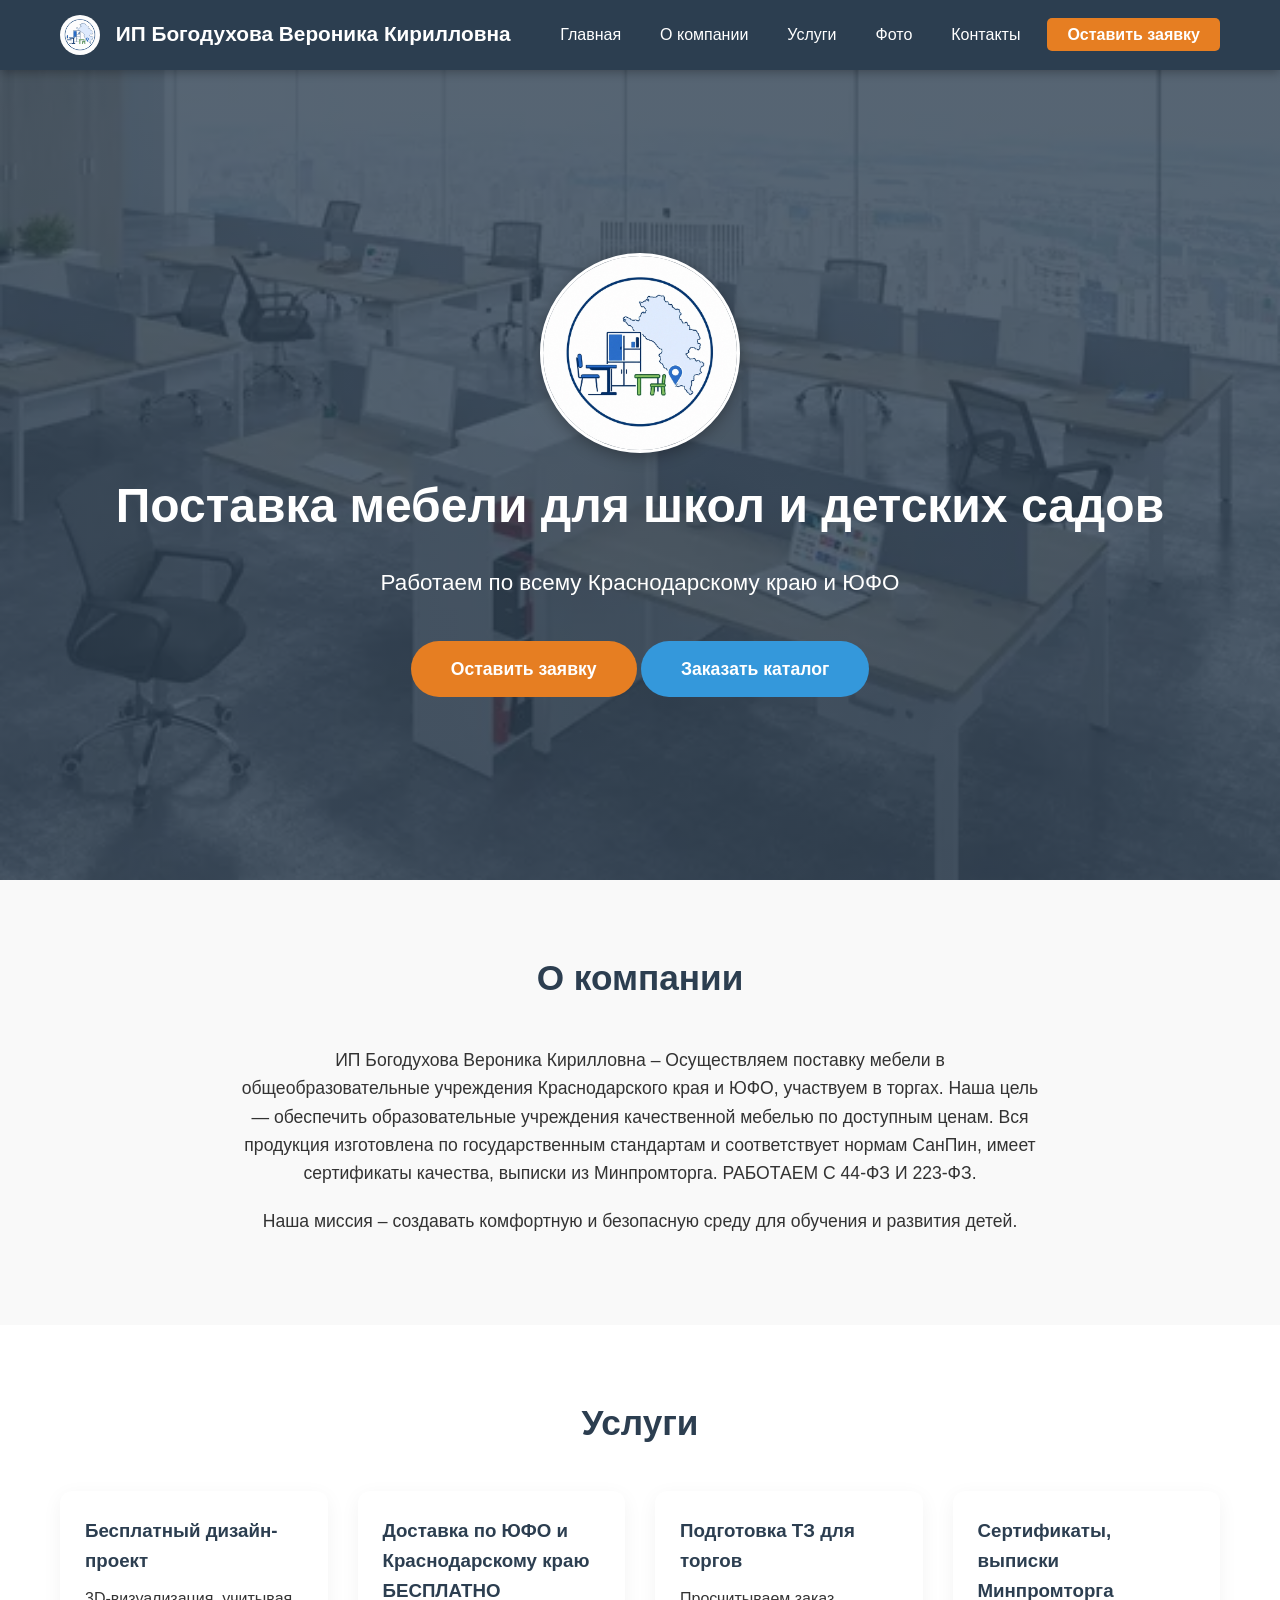
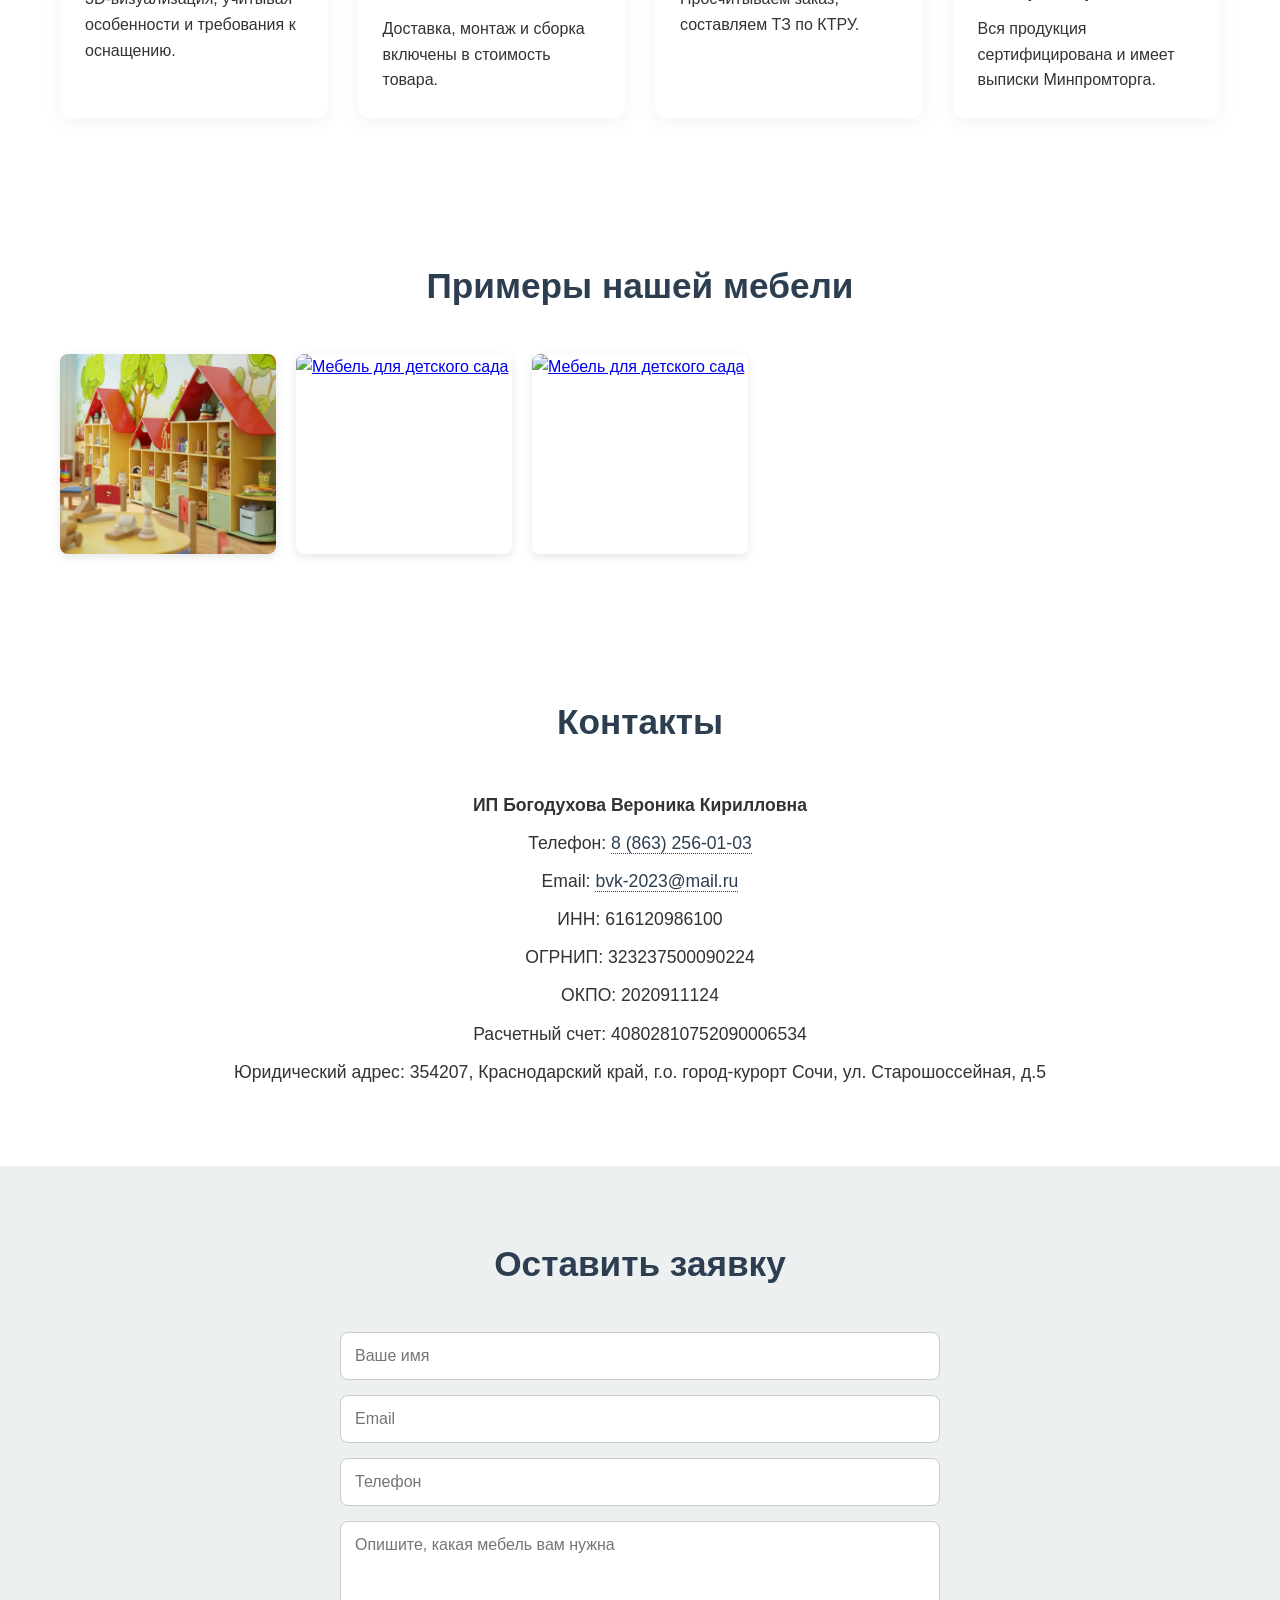
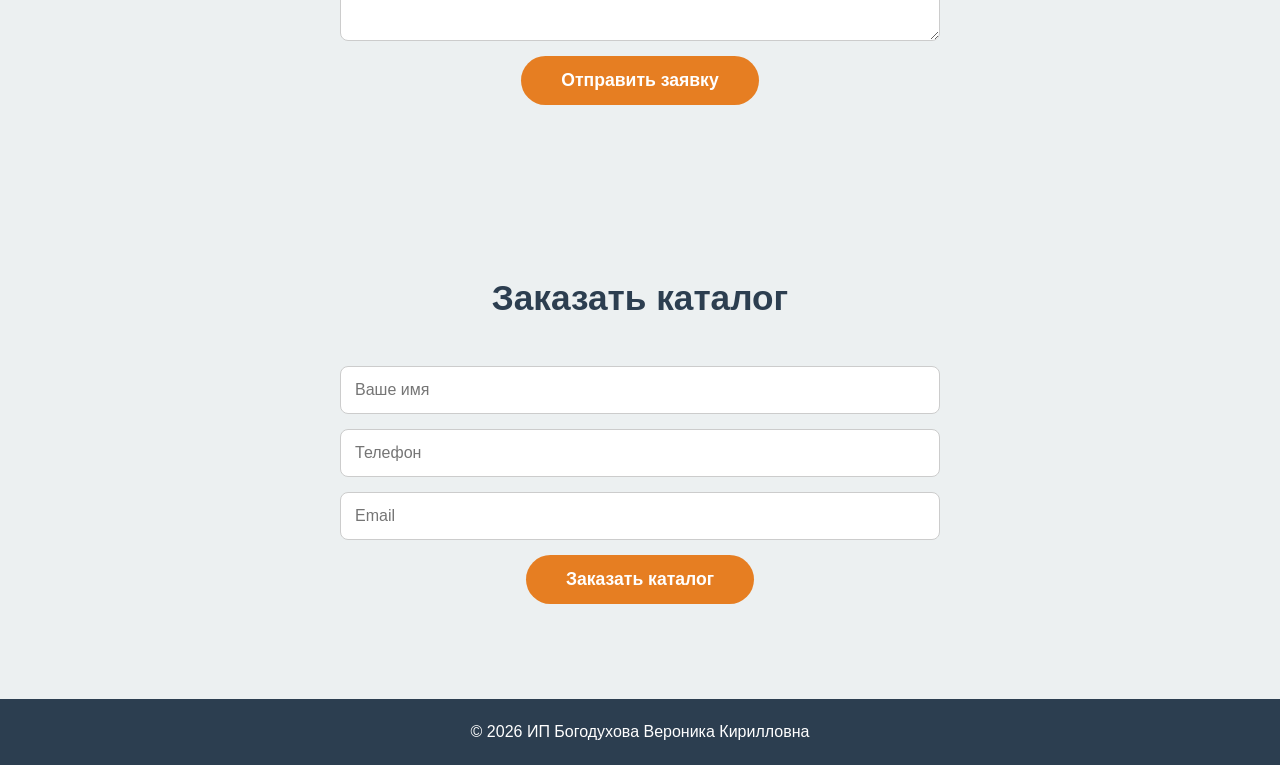
==== commit ccdec716: "Update index.html" ====
--- a/index.html
+++ b/index.html
@@ -82,17 +82,28 @@
   </section>
 
   <!-- Галерея фото (добавьте свои фото в папку img) -->
-  <section id="gallery" class="section gallery">
-    <div class="container">
-      <h2>Примеры нашей мебели</h2>
-      <div class="gallery-grid" id="galleryGrid">
-    <a href="img/work2.png" target="_blank" style="display:block; position:relative;">
-    <img src="img/work2.png" alt="Мебель для детского сада" style="display:block; width:100%; height:200px; object-fit:cover; border-radius:8px;">
-</a>
-    <!-- добавьте остальные фото так же -->
-</div>
+<section id="gallery" class="section gallery">
+  <div class="container">
+    <h2>Примеры нашей мебели</h2>
+    <div class="gallery-grid" id="galleryGrid">
+      
+      <a href="img/work2.png" target="_blank" style="display:block; position:relative;">
+        <img src="img/work2.png" alt="Мебель для детского сада" style="display:block; width:100%; height:200px; object-fit:cover; border-radius:8px;">
+      </a>
+
+      <!-- Добавлен work3.png -->
+      <a href="img/work3.png" target="_blank" style="display:block; position:relative;">
+        <img src="img/work3.png" alt="Мебель для детского сада" style="display:block; width:100%; height:200px; object-fit:cover; border-radius:8px;">
+      </a>
+
+      <!-- Добавлен work4.png -->
+      <a href="img/work4.png" target="_blank" style="display:block; position:relative;">
+        <img src="img/work4.png" alt="Мебель для детского сада" style="display:block; width:100%; height:200px; object-fit:cover; border-radius:8px;">
+      </a>
+
     </div>
-  </section>
+  </div>
+</section>
 
   <!-- Контакты -->
 <section id="contacts" class="section contacts">
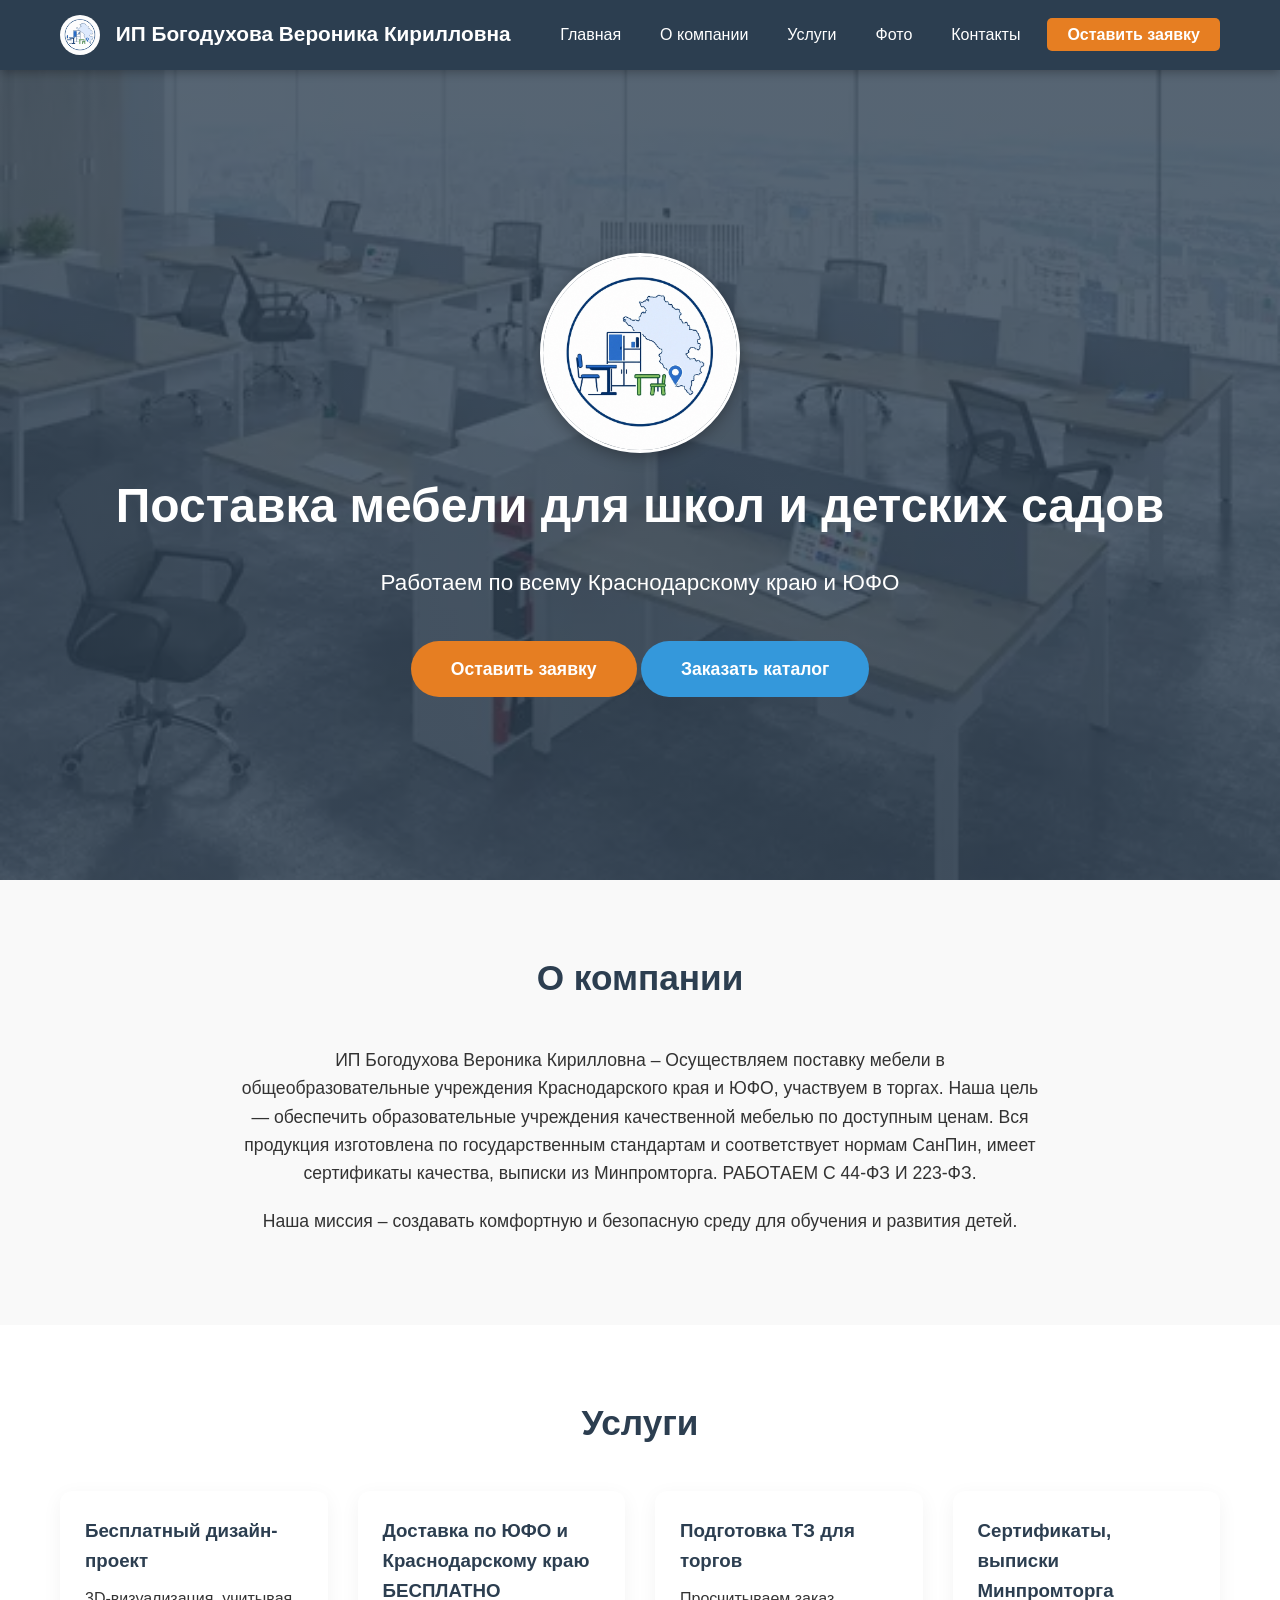
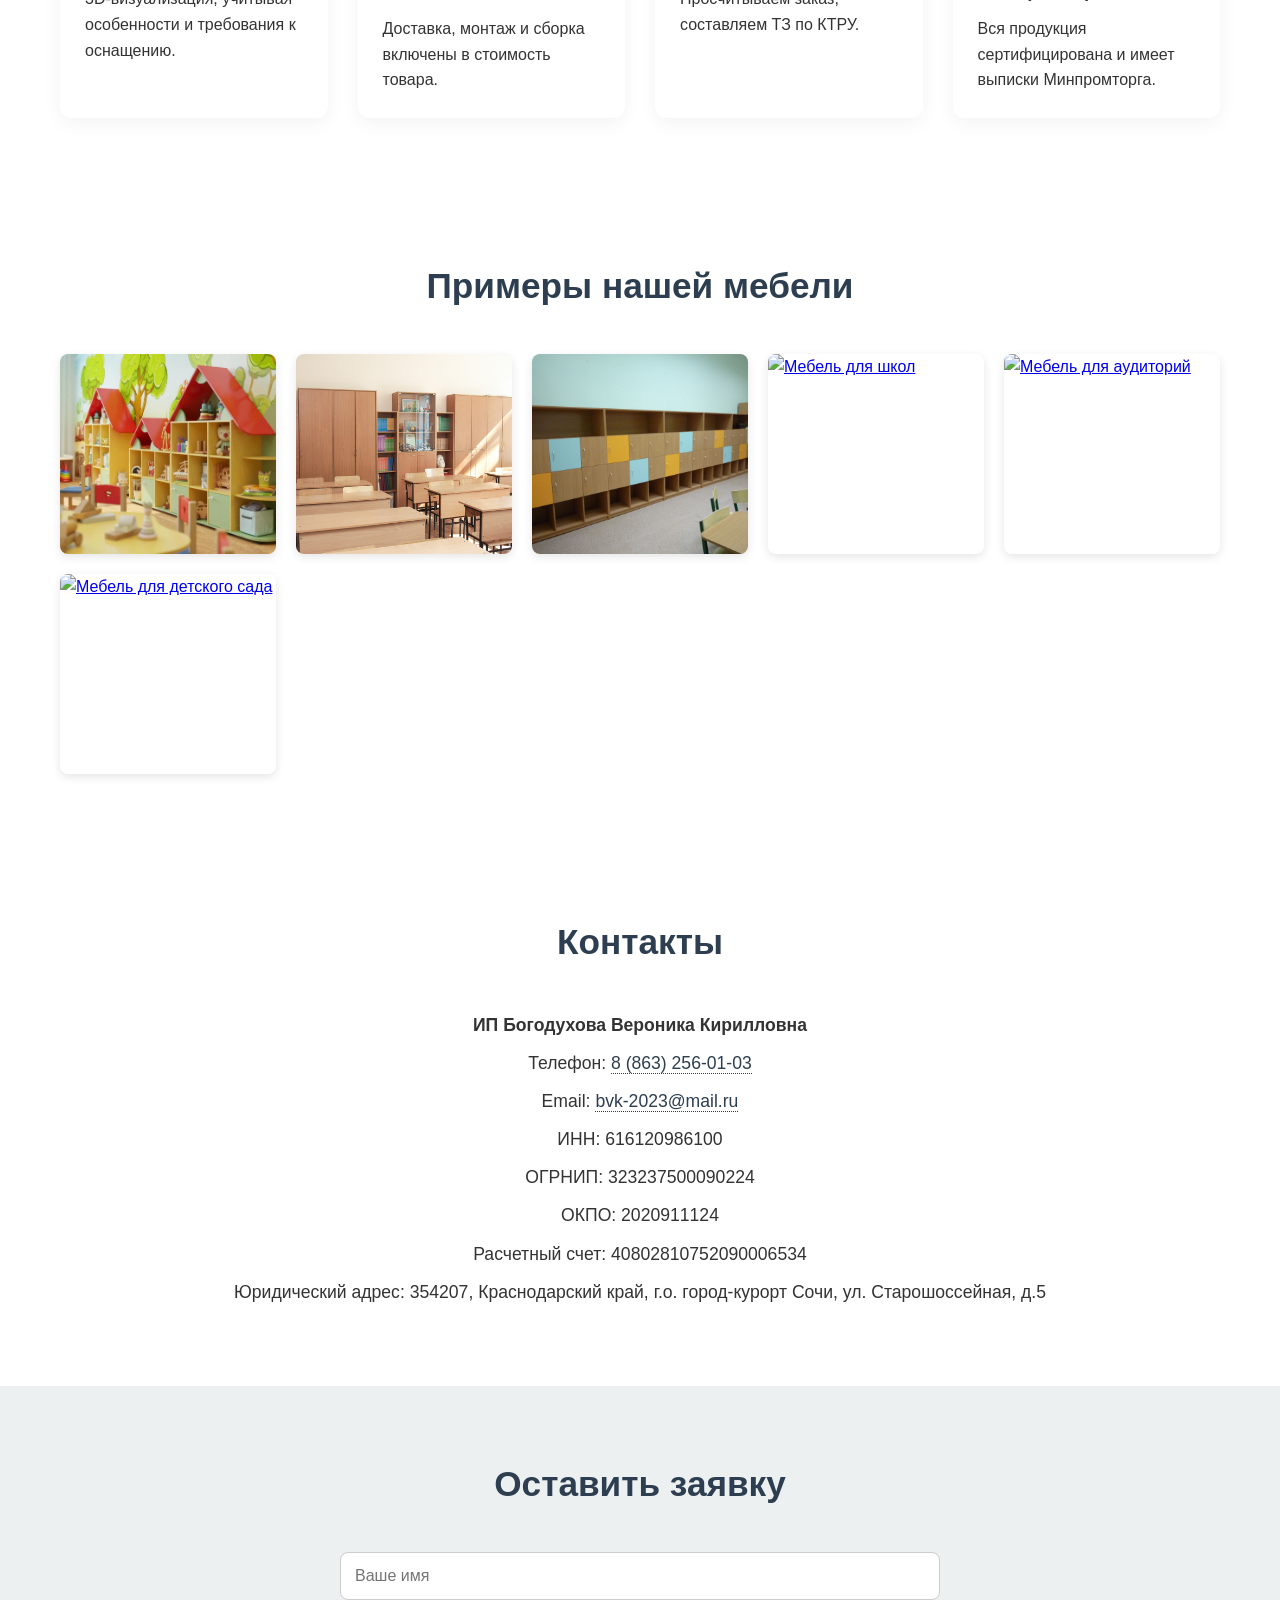
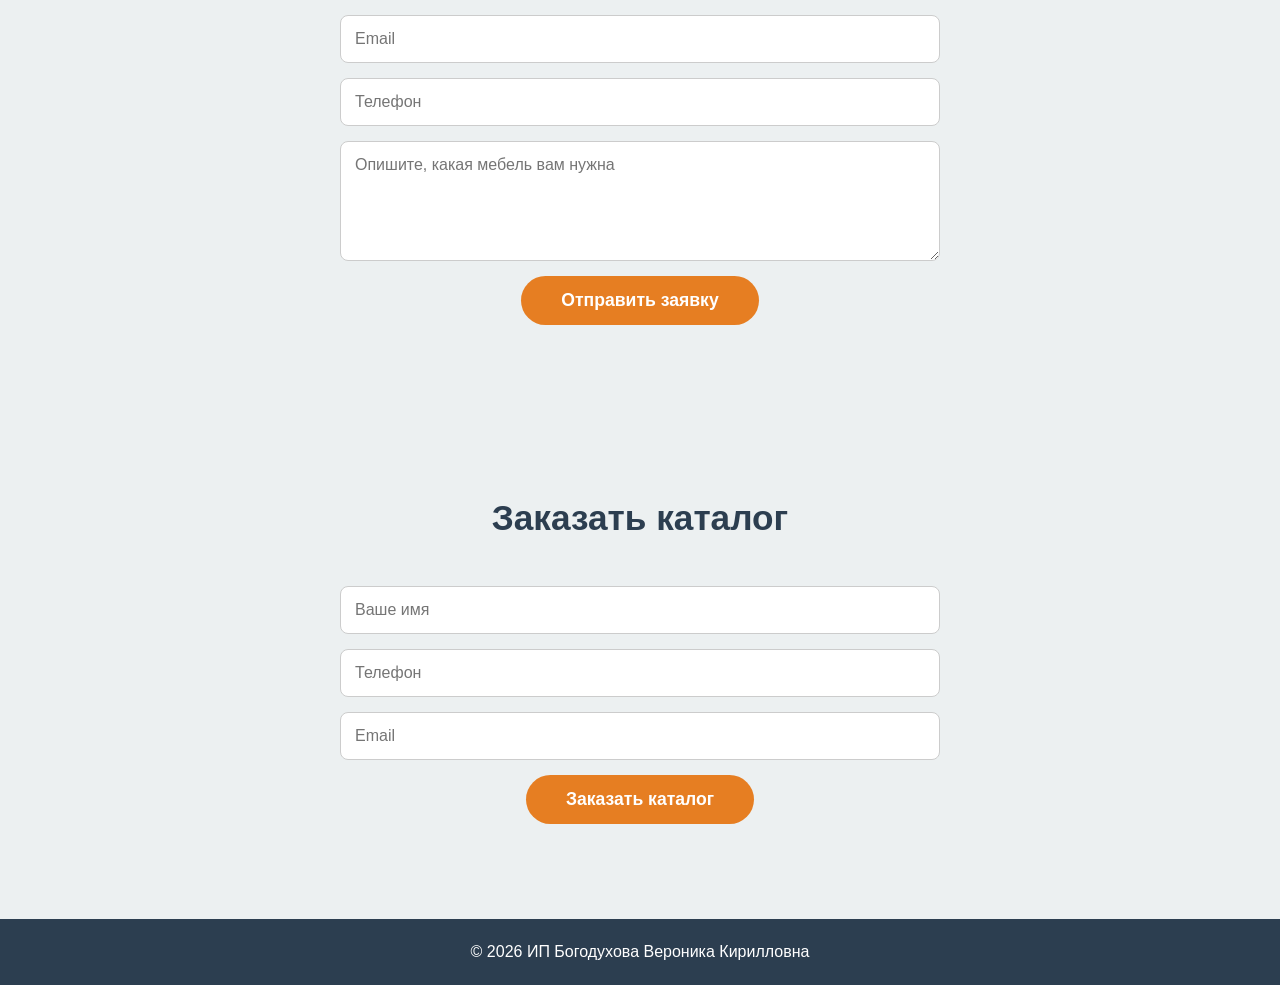
==== commit 0965292d: "Update index.html" ====
--- a/index.html
+++ b/index.html
@@ -98,9 +98,24 @@
 
       <!-- Добавлен work4.png -->
       <a href="img/work4.png" target="_blank" style="display:block; position:relative;">
-        <img src="img/work4.png" alt="Мебель для детского сада" style="display:block; width:100%; height:200px; object-fit:cover; border-radius:8px;">
+        <img src="img/work4.png" alt="Мебель для школ" style="display:block; width:100%; height:200px; object-fit:cover; border-radius:8px;">
       </a>
 
+         <!-- Добавлен work5.png -->
+      <a href="img/work5.png" target="_blank" style="display:block; position:relative;">
+        <img src="img/work5.png" alt="Мебель для школ" style="display:block; width:100%; height:200px; object-fit:cover; border-radius:8px;">
+      </a>
+
+        <!-- Добавлен work6.png -->
+      <a href="img/work6.png" target="_blank" style="display:block; position:relative;">
+        <img src="img/work6.png" alt="Мебель для аудиторий" style="display:block; width:100%; height:200px; object-fit:cover; border-radius:8px;">
+      </a>
+
+        <!-- Добавлен work7.png -->
+      <a href="img/work7.png" target="_blank" style="display:block; position:relative;">
+        <img src="img/work7.png" alt="Мебель для детского сада" style="display:block; width:100%; height:200px; object-fit:cover; border-radius:8px;">
+      </a>
+        
     </div>
   </div>
 </section>
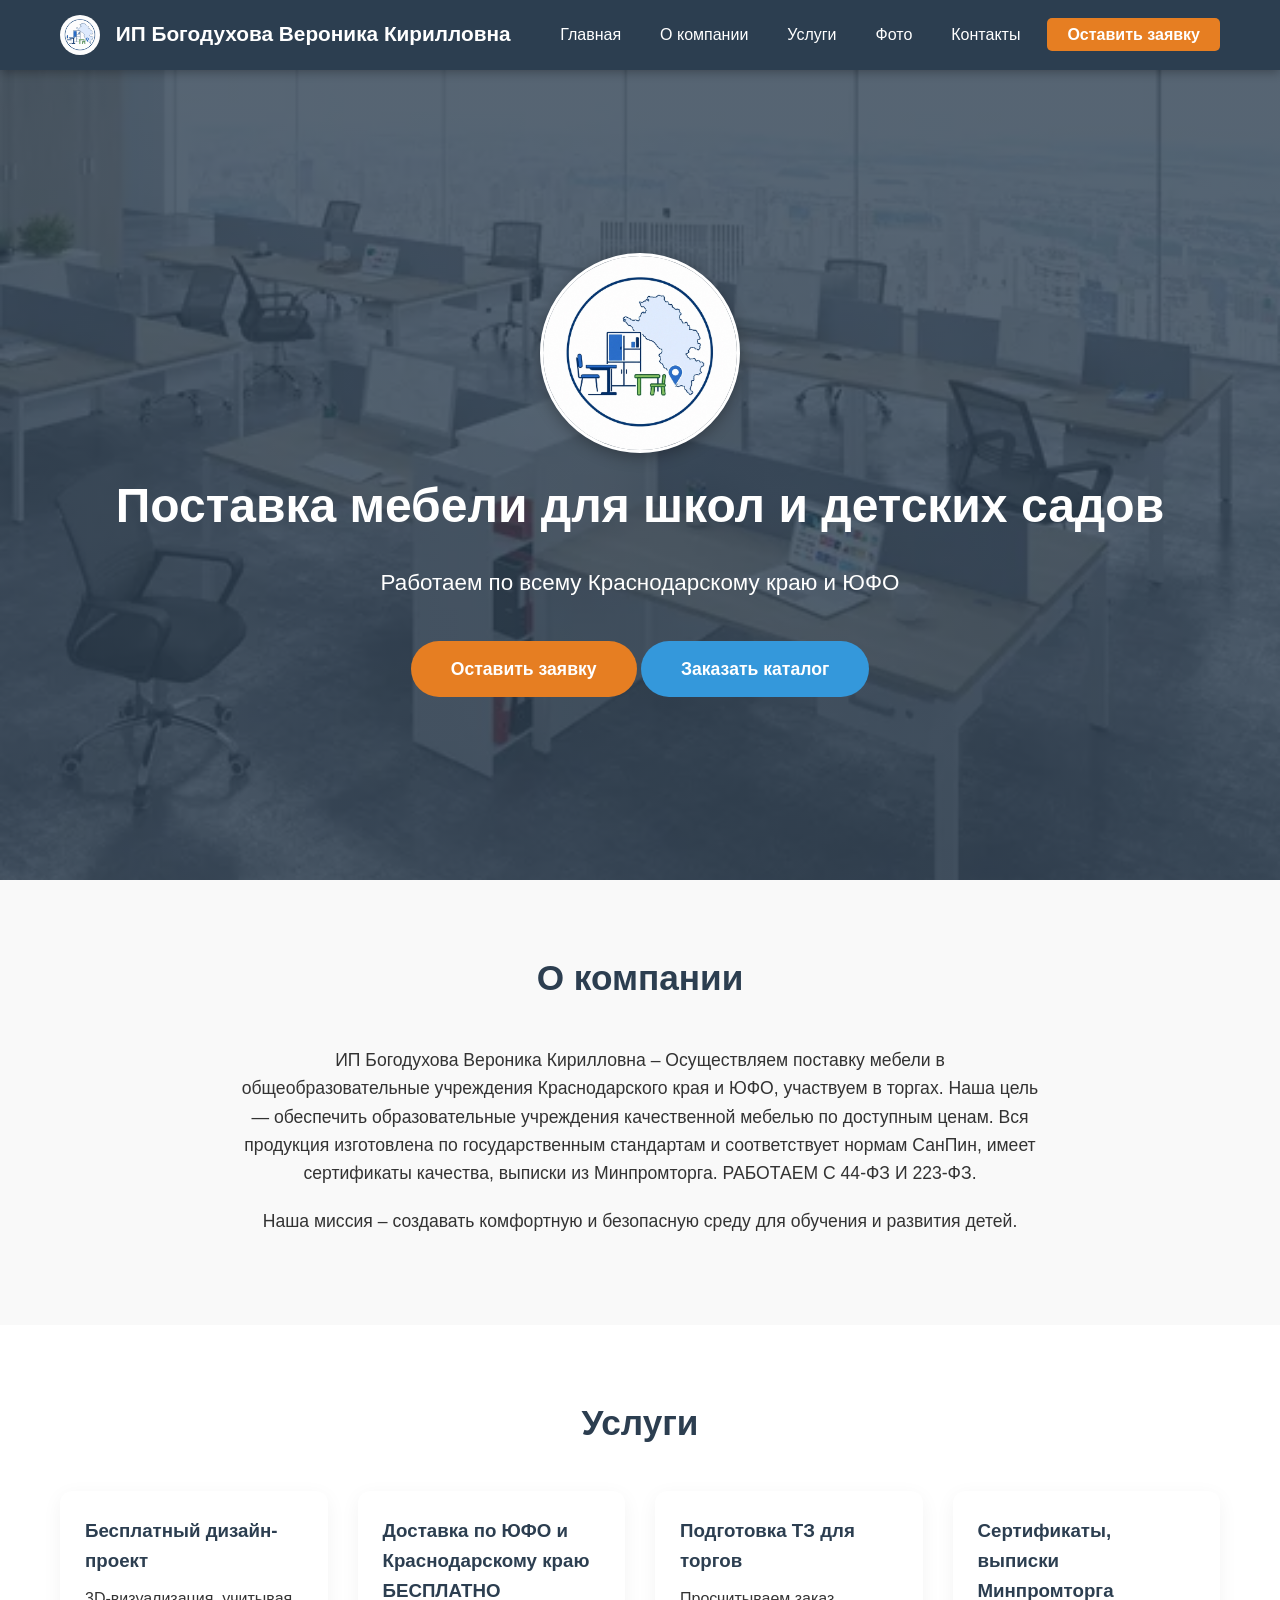
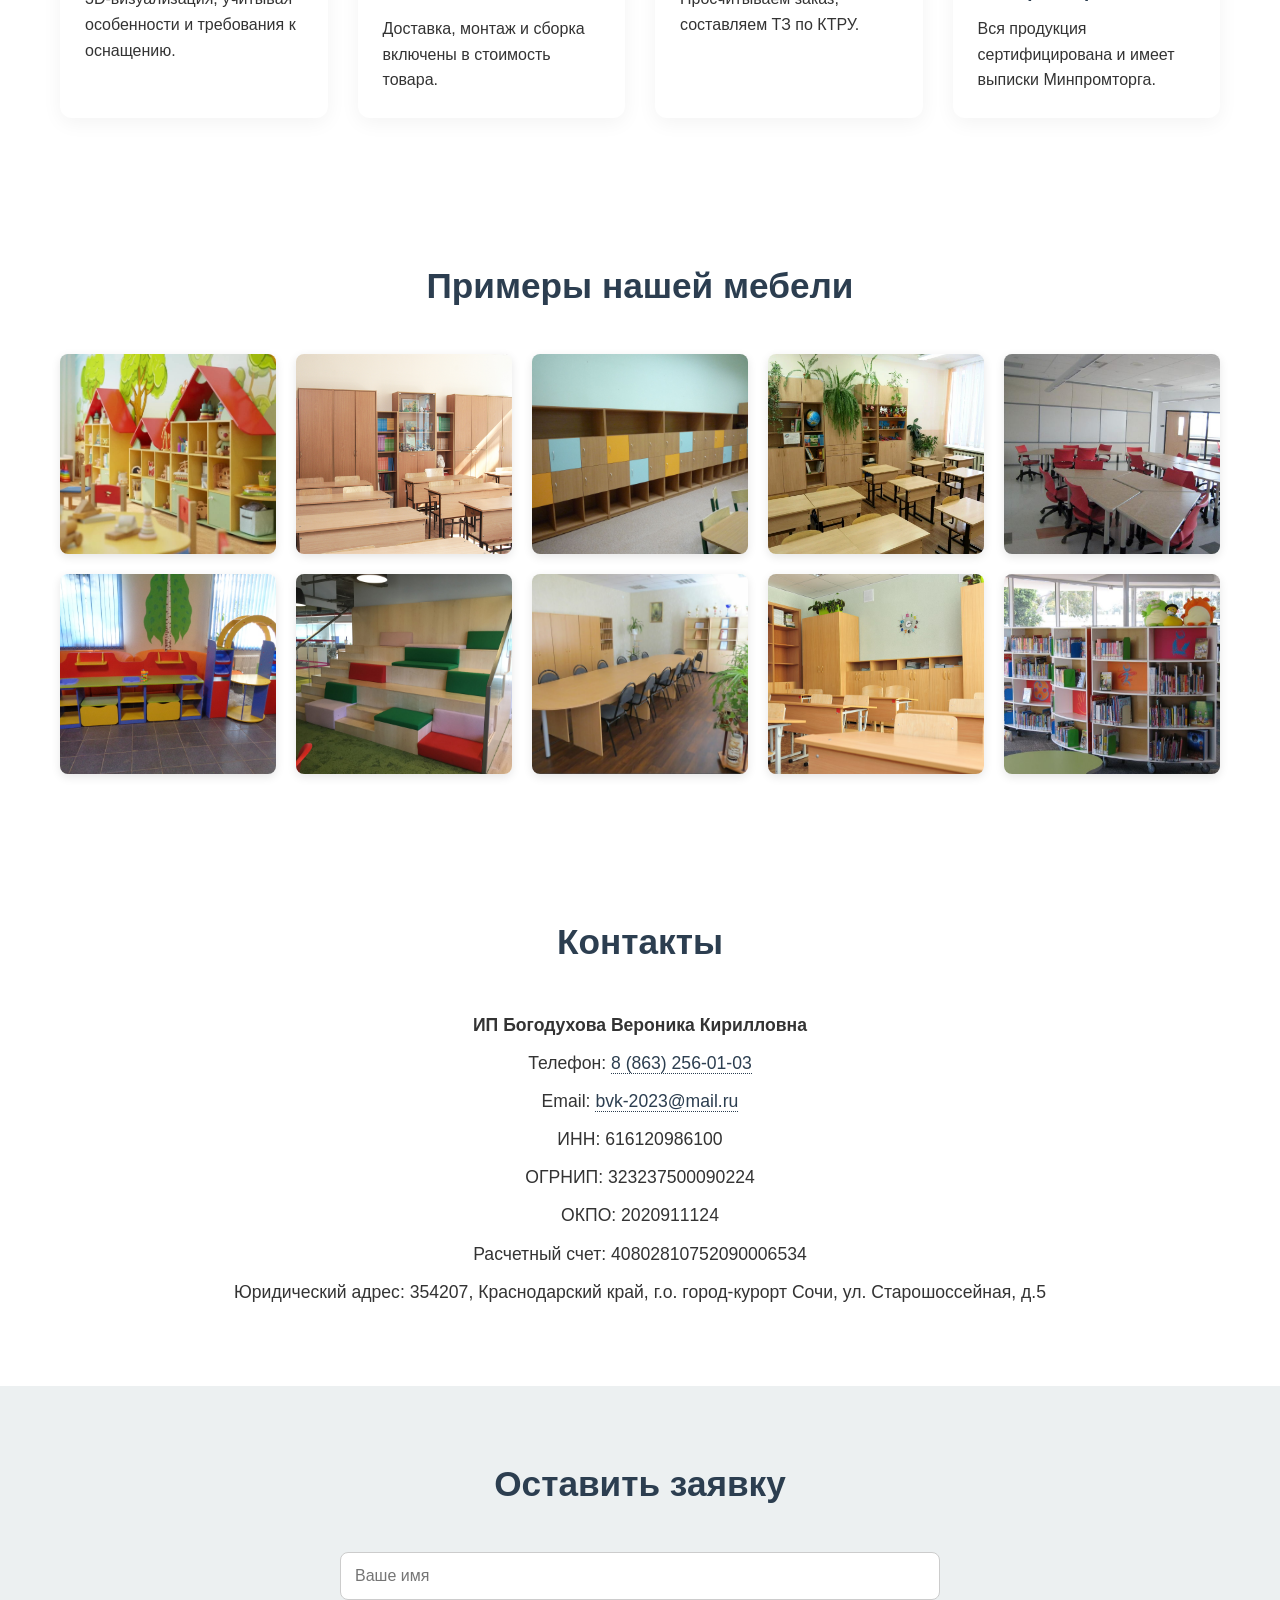
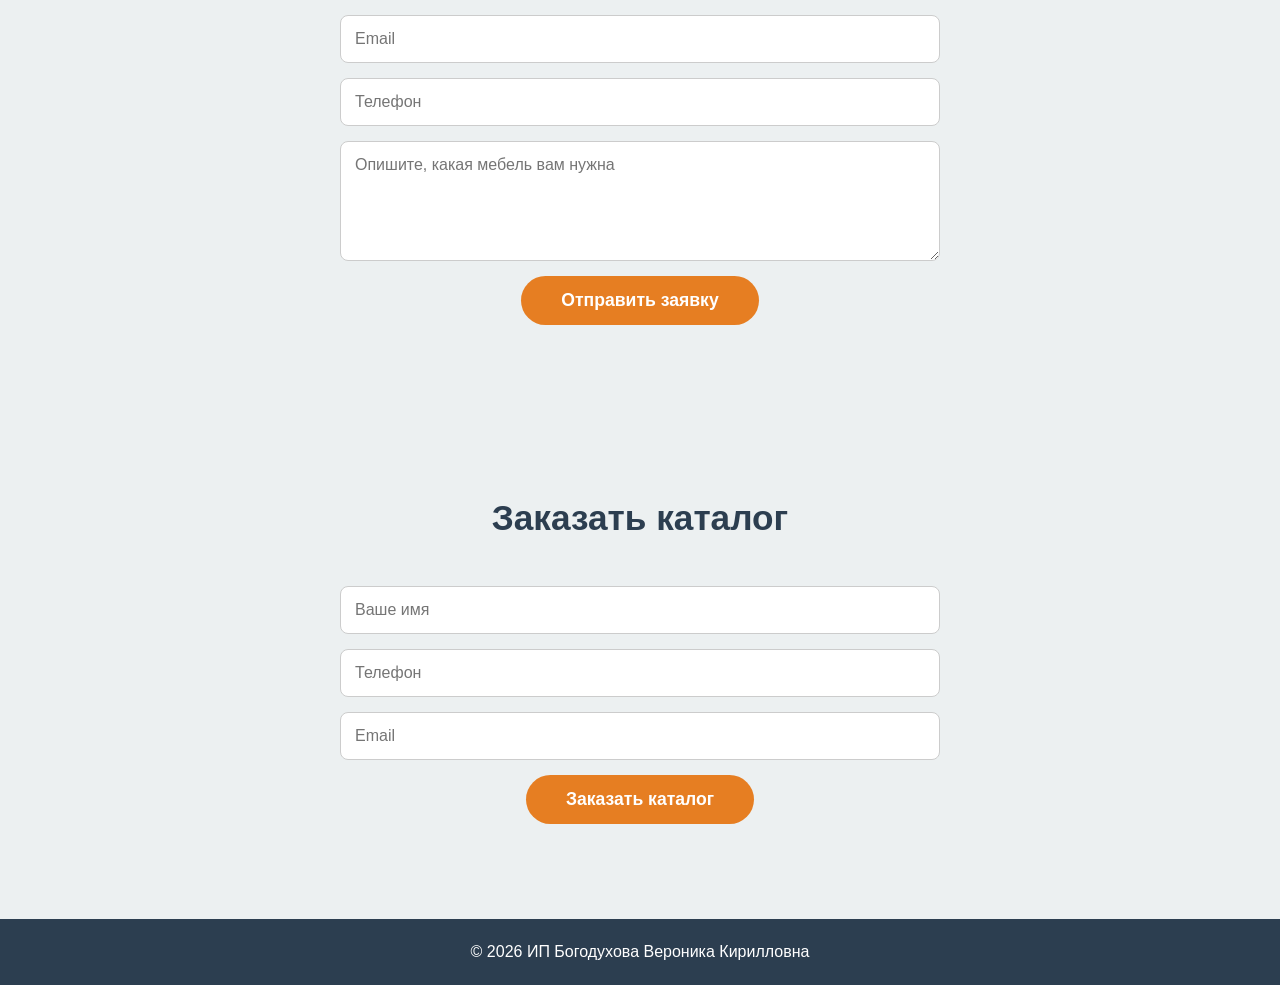
==== commit ce49fedf: "Update index.html" ====
--- a/index.html
+++ b/index.html
@@ -115,6 +115,26 @@
       <a href="img/work7.png" target="_blank" style="display:block; position:relative;">
         <img src="img/work7.png" alt="Мебель для детского сада" style="display:block; width:100%; height:200px; object-fit:cover; border-radius:8px;">
       </a>
+
+        <!-- Добавлен work8.png -->
+      <a href="img/work8.png" target="_blank" style="display:block; position:relative;">
+        <img src="img/work8.png" alt="Мебель" style="display:block; width:100%; height:200px; object-fit:cover; border-radius:8px;">
+      </a>
+
+        <!-- Добавлен work9.png -->
+      <a href="img/work9.png" target="_blank" style="display:block; position:relative;">
+        <img src="img/work9.png" alt="Мебель" style="display:block; width:100%; height:200px; object-fit:cover; border-radius:8px;">
+      </a>
+
+        <!-- Добавлен work10.png -->
+      <a href="img/work10.png" target="_blank" style="display:block; position:relative;">
+        <img src="img/work10.png" alt="Мебель" style="display:block; width:100%; height:200px; object-fit:cover; border-radius:8px;">
+      </a>
+
+        <!-- Добавлен work11.png -->
+      <a href="img/work11.png" target="_blank" style="display:block; position:relative;">
+        <img src="img/work11.png" alt="Мебель" style="display:block; width:100%; height:200px; object-fit:cover; border-radius:8px;">
+      </a>
         
     </div>
   </div>
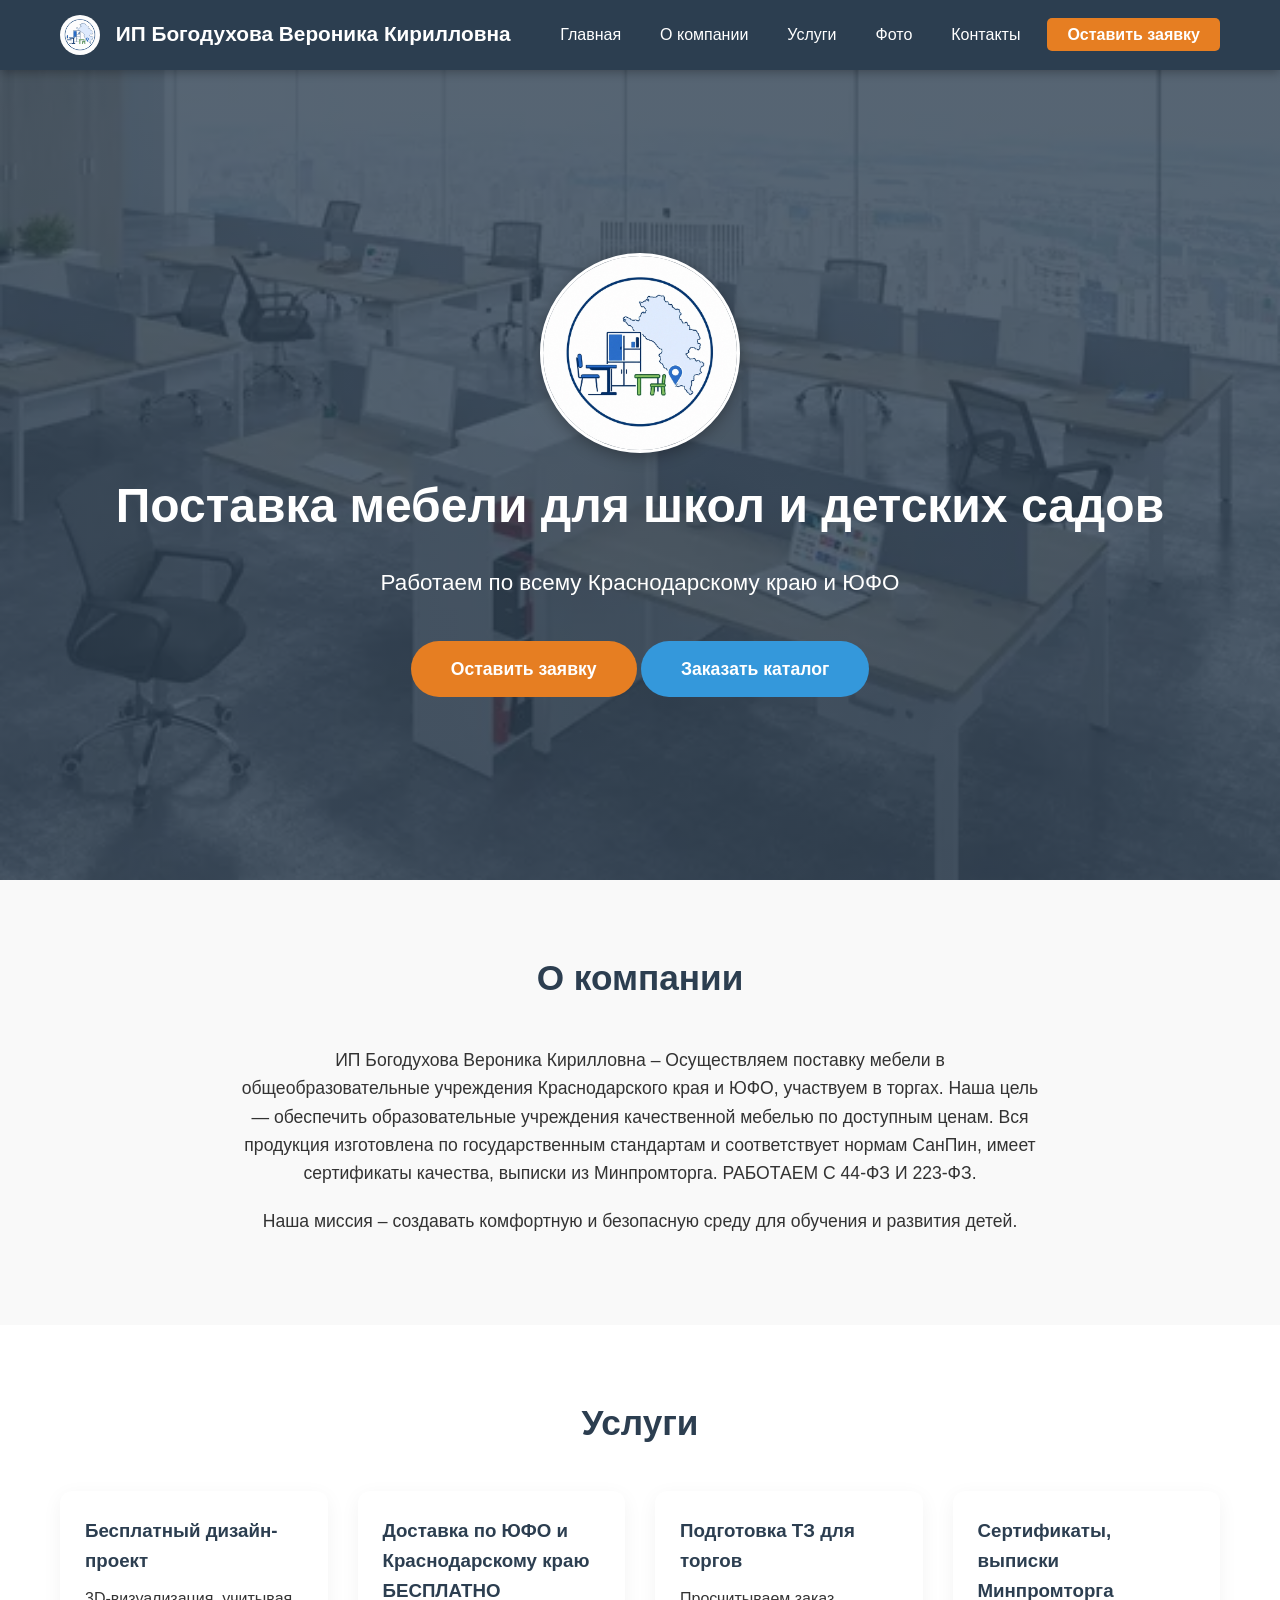
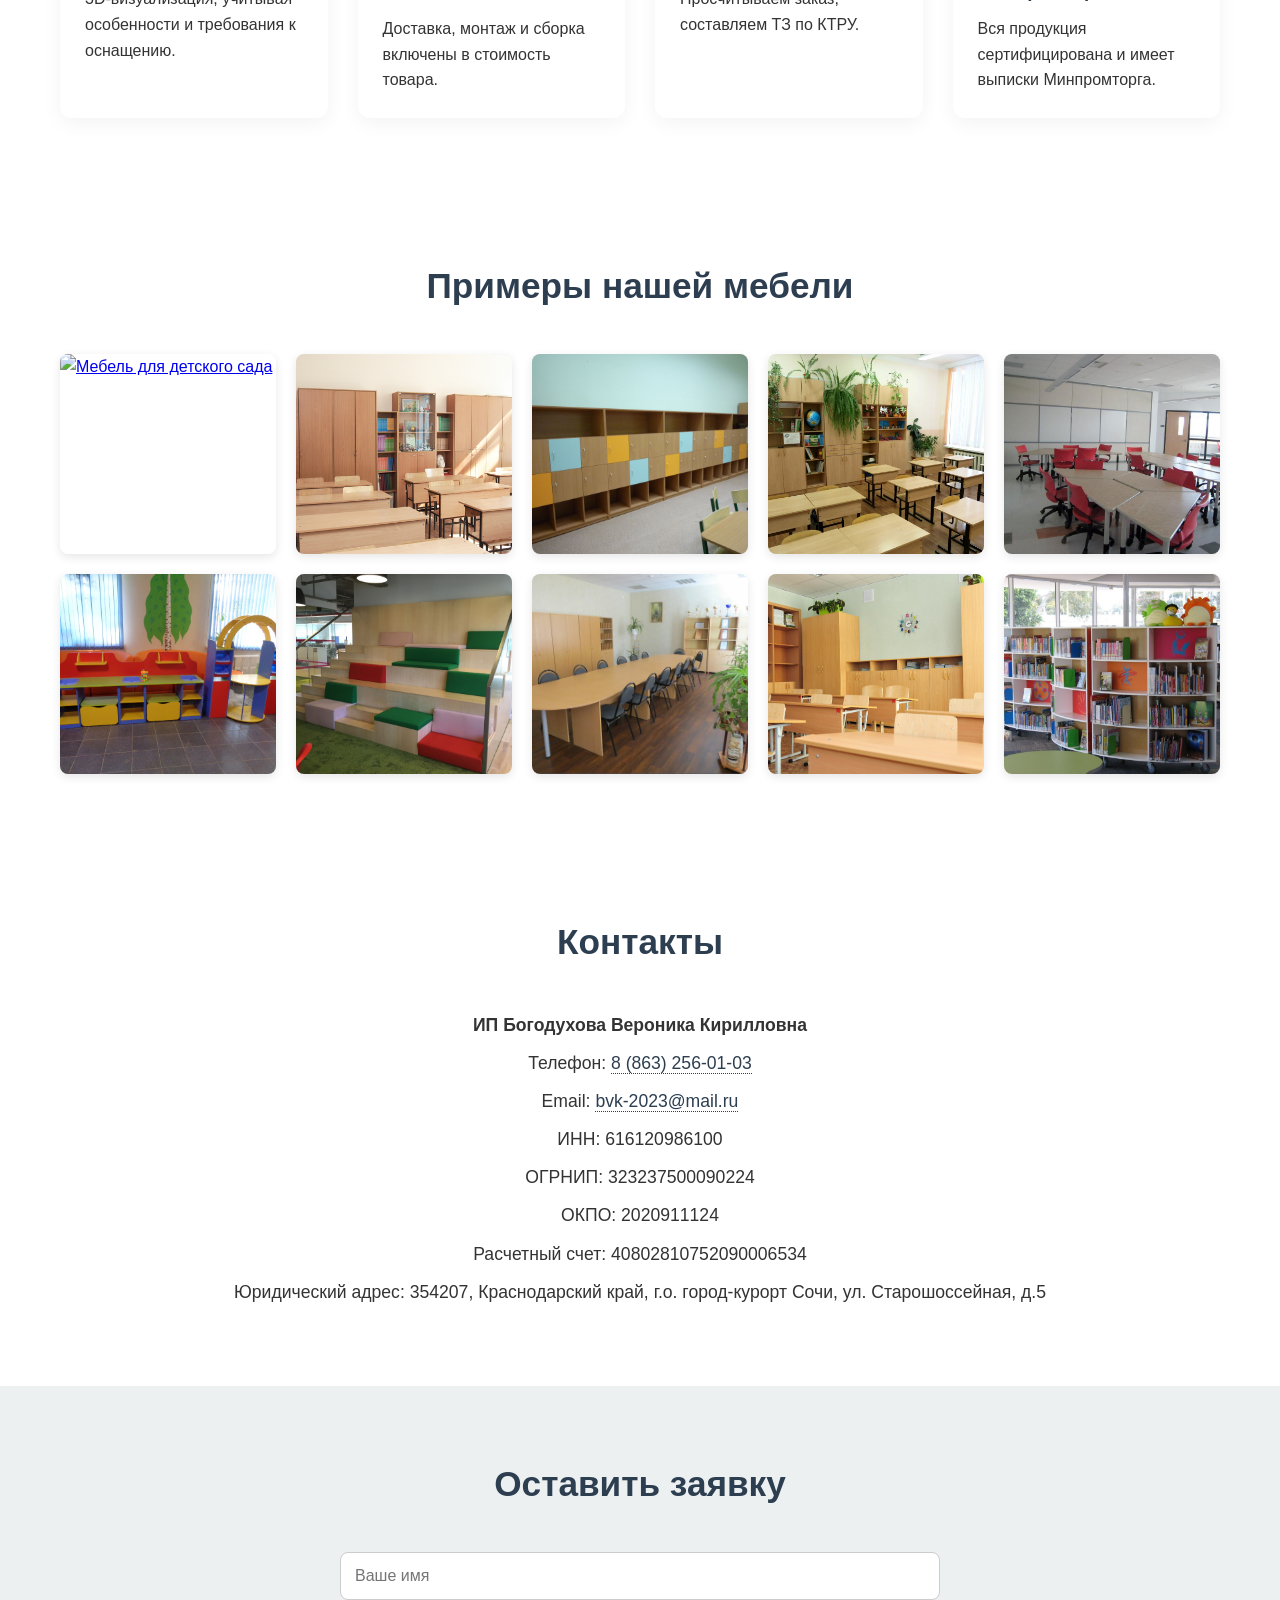
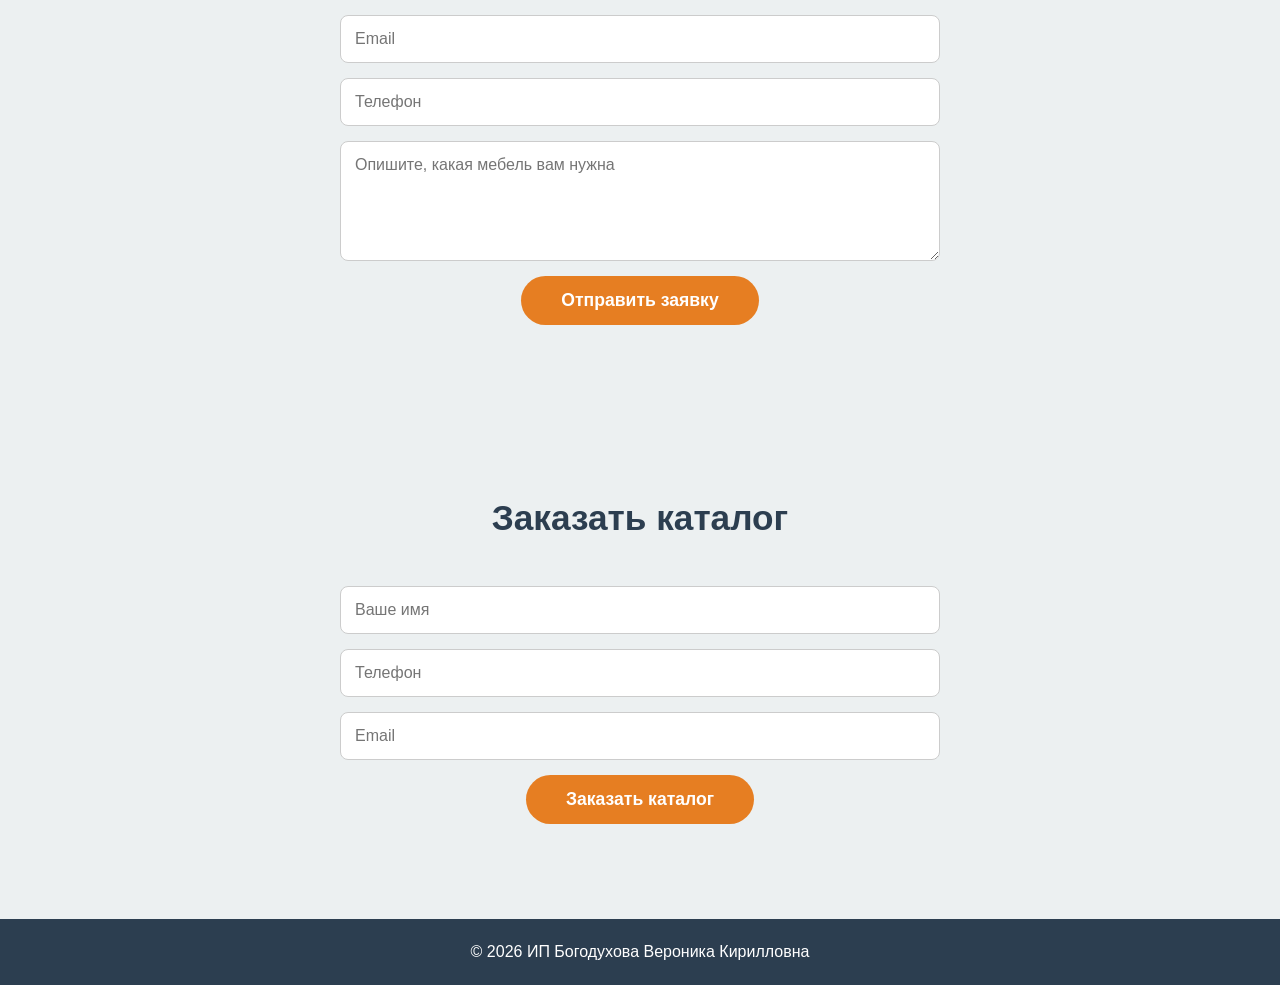
==== commit 27c70e54: "Update index.html" ====
--- a/index.html
+++ b/index.html
@@ -87,8 +87,8 @@
     <h2>Примеры нашей мебели</h2>
     <div class="gallery-grid" id="galleryGrid">
       
-      <a href="img/work2.png" target="_blank" style="display:block; position:relative;">
-        <img src="img/work2.png" alt="Мебель для детского сада" style="display:block; width:100%; height:200px; object-fit:cover; border-radius:8px;">
+      <a href="img/work12.png" target="_blank" style="display:block; position:relative;">
+        <img src="img/work12.png" alt="Мебель для детского сада" style="display:block; width:100%; height:200px; object-fit:cover; border-radius:8px;">
       </a>
 
       <!-- Добавлен work3.png -->
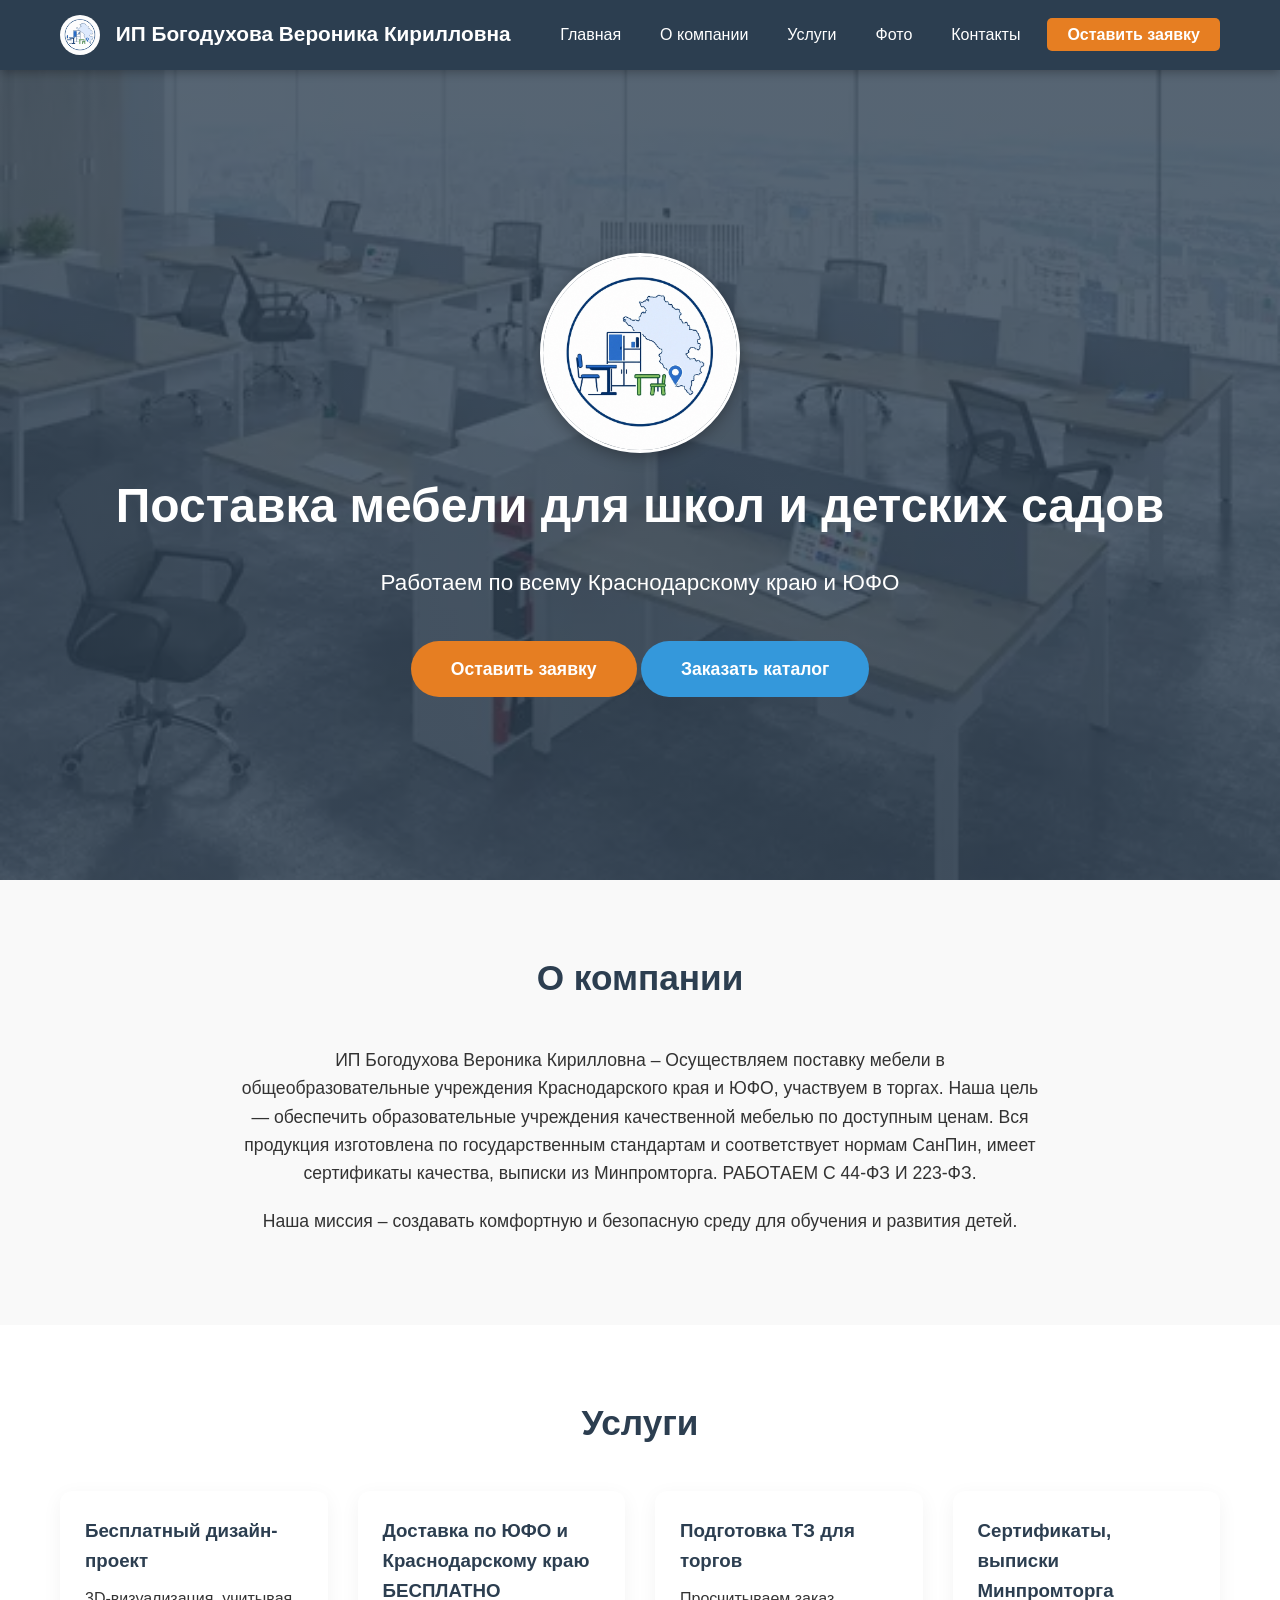
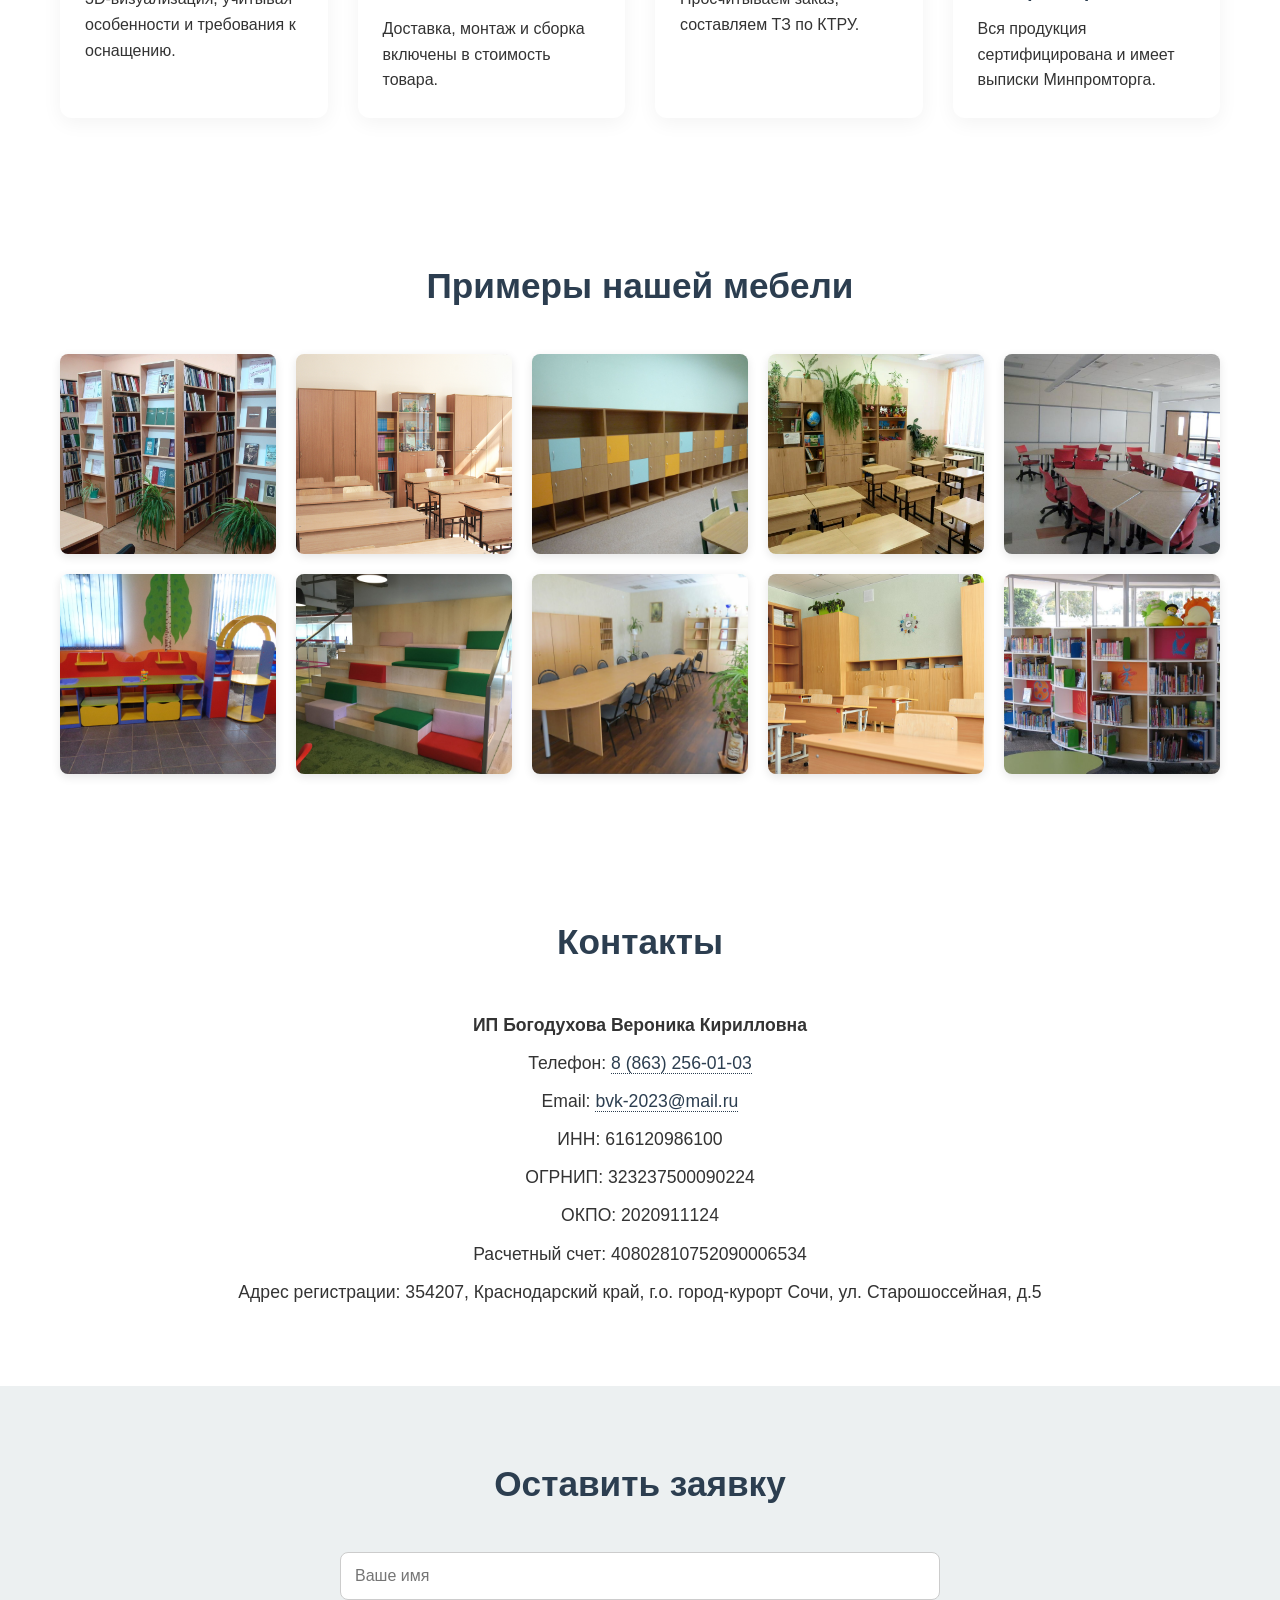
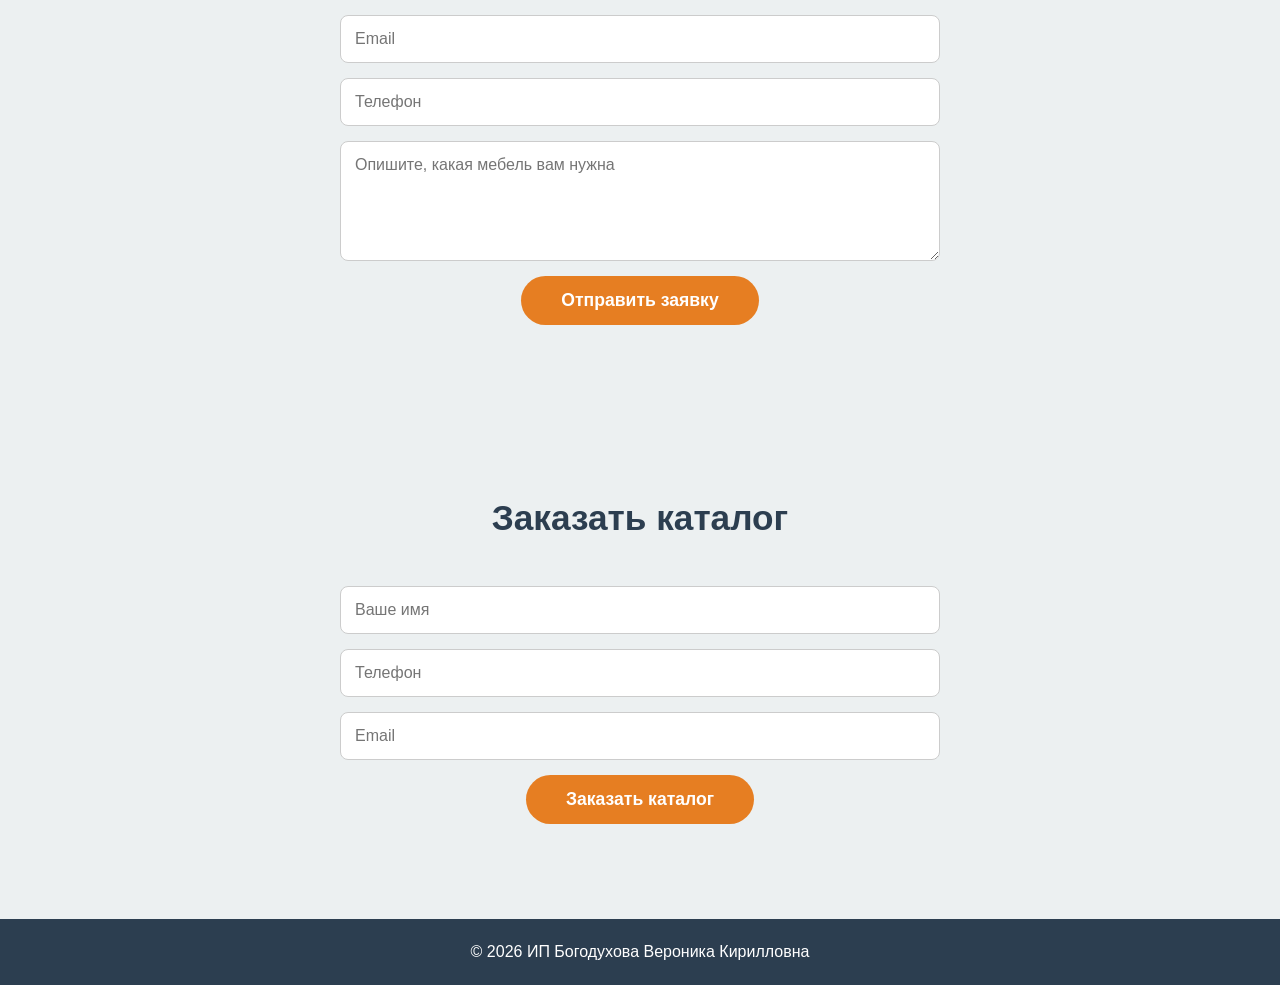
==== commit d5a4de5f: "Update index.html" ====
--- a/index.html
+++ b/index.html
@@ -152,7 +152,7 @@
       <p>ОГРНИП: 323237500090224</p>
       <p>ОКПО: 2020911124</p>
       <p>Расчетный счет: 40802810752090006534</p>
-      <p>Юридический адрес: 354207, Краснодарский край, г.о. город-курорт Сочи, ул. Старошоссейная, д.5</p>
+      <p>Адрес регистрации: 354207, Краснодарский край, г.о. город-курорт Сочи, ул. Старошоссейная, д.5</p>
     </div>
   </div>
 </section>
